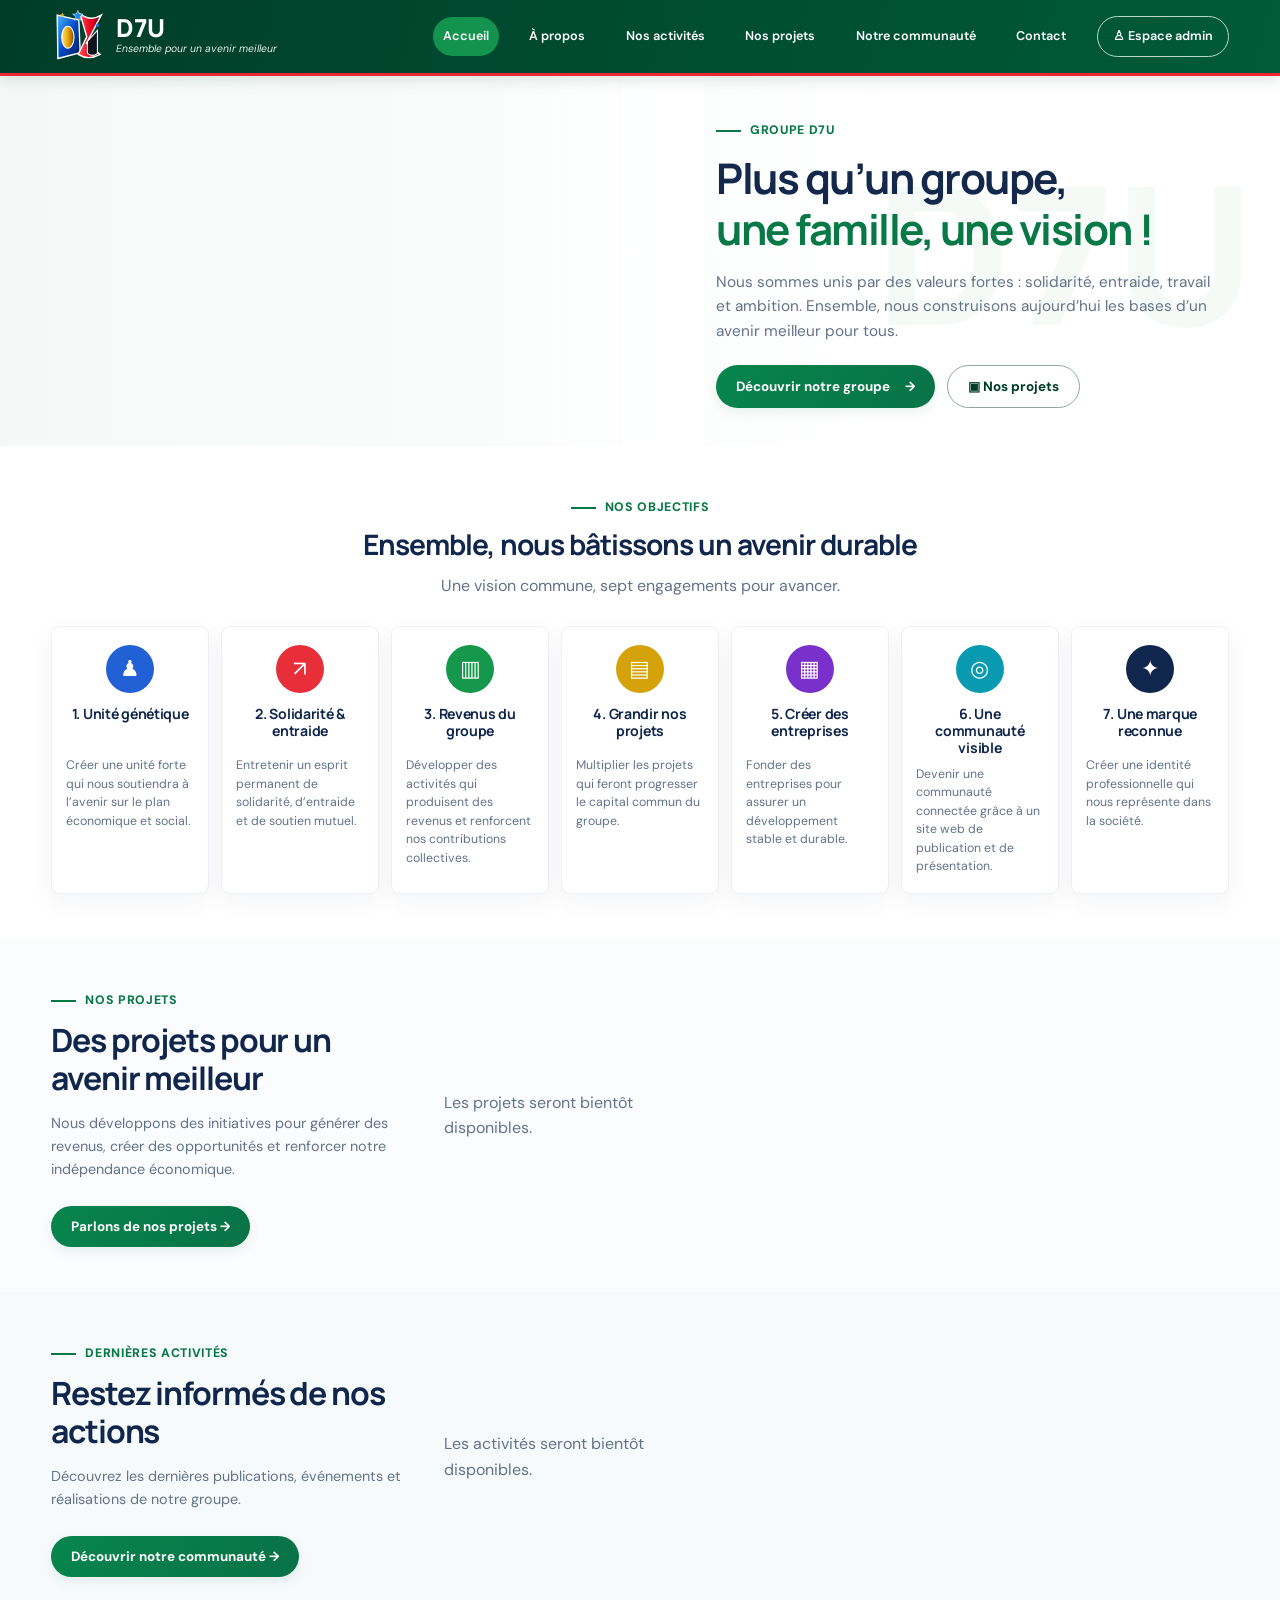
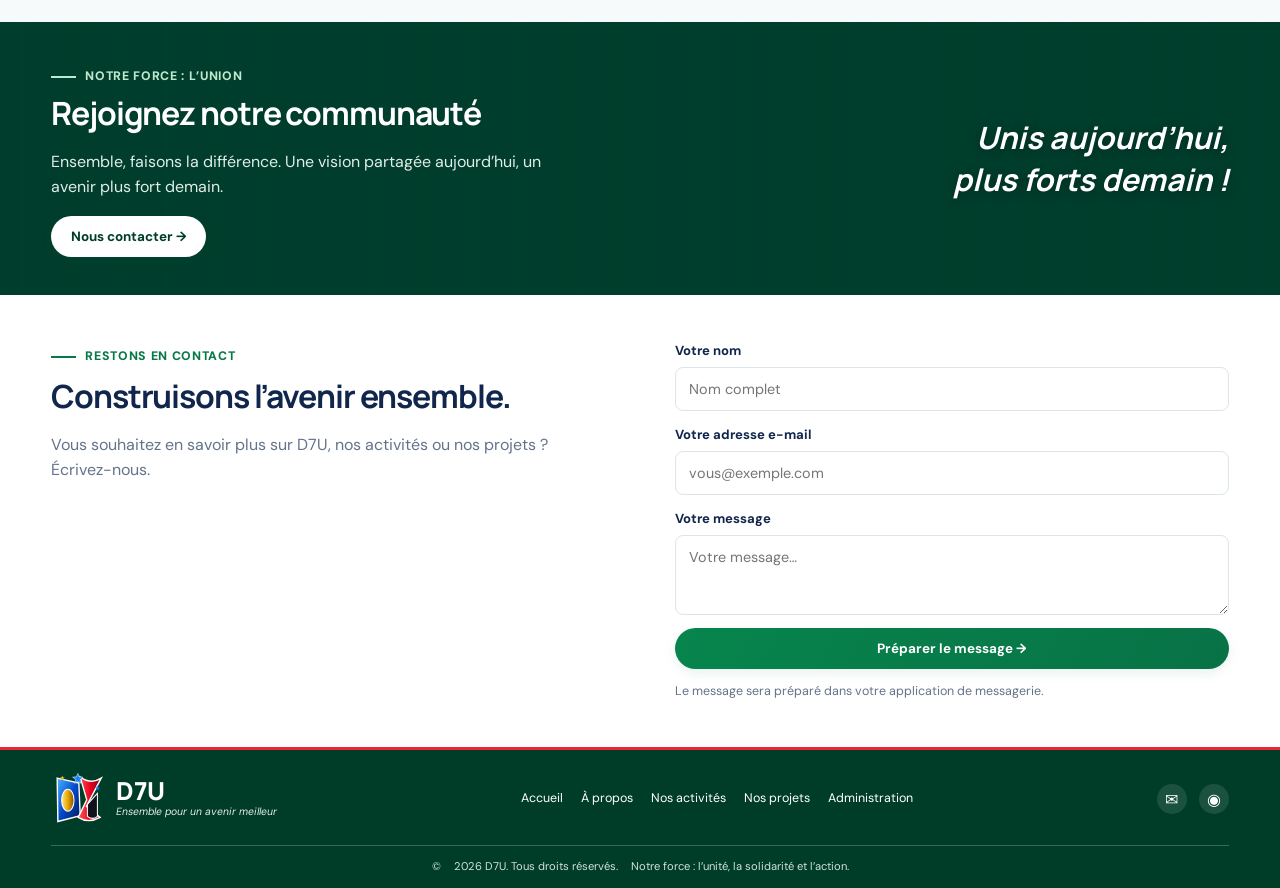
==== index.html @ 8cf104f4 "Add files via upload" ====
<!doctype html>
<html lang="fr"><head>
    <meta charset="utf-8"><meta name="viewport" content="width=device-width,initial-scale=1">
    <meta name="description" content="D7U, une communauté unie par la solidarité, l'entraide et une vision commune.">
    <title>D7U — Ensemble pour un avenir meilleur</title>
    <link rel="stylesheet" href="styles.css"></head>
<body>
<header class="header"><a class="brand" href="#accueil"><img src="logo.svg" alt="Logo D7U"><span><b>D7U</b><small>Ensemble pour un avenir meilleur</small></span></a><button class="menu-toggle" id="menuToggle" aria-label="Ouvrir le menu">☰</button><nav id="nav"><a class="active" href="#accueil">Accueil</a><a href="#apropos">À propos</a><a href="#activites">Nos activités</a><a href="#projets">Nos projets</a><a href="#communaute">Notre communauté</a><a href="#contact">Contact</a><a class="admin-link" href="admin.html">♙ Espace admin</a></nav></header>
<main>
<section class="hero" id="accueil"><div class="hero-photo" aria-label="Membres d'une communauté réunis"></div><div class="hero-copy"><span class="eyebrow">GROUPE D7U</span><h1>Plus qu’un groupe,<br><em>une famille, une vision&nbsp;!</em></h1><p>Nous sommes unis par des valeurs fortes : solidarité, entraide, travail et ambition. Ensemble, nous construisons aujourd’hui les bases d’un avenir meilleur pour tous.</p><div class="hero-actions"><a class="btn" href="#apropos">Découvrir notre groupe <span>→</span></a><a class="btn btn-outline" href="#projets">▣ Nos projets</a></div></div><div class="hero-watermark">D7U</div></section>
<section class="objectives section" id="apropos"><div class="section-title"><span class="eyebrow">NOS OBJECTIFS</span><h2>Ensemble, nous bâtissons un avenir durable</h2><p>Une vision commune, sept engagements pour avancer.</p></div><div class="objective-grid">
<article class="objective"><i class="bubble blue">♟</i><h3>1. Unité génétique</h3><p>Créer une unité forte qui nous soutiendra à l’avenir sur le plan économique et social.</p></article>
<article class="objective"><i class="bubble red">↗</i><h3>2. Solidarité & entraide</h3><p>Entretenir un esprit permanent de solidarité, d’entraide et de soutien mutuel.</p></article>
<article class="objective"><i class="bubble green">▥</i><h3>3. Revenus du groupe</h3><p>Développer des activités qui produisent des revenus et renforcent nos contributions collectives.</p></article>
<article class="objective"><i class="bubble gold">▤</i><h3>4. Grandir nos projets</h3><p>Multiplier les projets qui feront progresser le capital commun du groupe.</p></article>
<article class="objective"><i class="bubble purple">▦</i><h3>5. Créer des entreprises</h3><p>Fonder des entreprises pour assurer un développement stable et durable.</p></article>
<article class="objective"><i class="bubble cyan">◎</i><h3>6. Une communauté visible</h3><p>Devenir une communauté connectée grâce à un site web de publication et de présentation.</p></article>
<article class="objective"><i class="bubble navy">✦</i><h3>7. Une marque reconnue</h3><p>Créer une identité professionnelle qui nous représente dans la société.</p></article></div></section>
<section class="projects section" id="projets"><div class="split-heading"><div><span class="eyebrow">NOS PROJETS</span><h2>Des projets pour un avenir meilleur</h2><p>Nous développons des initiatives pour générer des revenus, créer des opportunités et renforcer notre indépendance économique.</p><a class="btn" href="#contact">Parlons de nos projets →</a></div><div class="project-grid" id="projectGrid"><div class="loading">Chargement des projets…</div></div></div></section>
<section class="activities section" id="activites"><div class="split-heading"><div><span class="eyebrow">DERNIÈRES ACTIVITÉS</span><h2>Restez informés de nos actions</h2><p>Découvrez les dernières publications, événements et réalisations de notre groupe.</p><a class="btn" href="#communaute">Découvrir notre communauté →</a></div><div class="activity-grid" id="activityGrid"><div class="loading">Chargement des activités…</div></div></div></section>
<section class="community" id="communaute"><div class="community-bg"></div><div class="community-copy"><span class="eyebrow">NOTRE FORCE : L’UNION</span><h2>Rejoignez notre communauté</h2><p>Ensemble, faisons la différence. Une vision partagée aujourd’hui, un avenir plus fort demain.</p><a class="btn btn-light" href="#contact">Nous contacter →</a></div><div class="community-motto">Unis aujourd’hui,<br>plus forts demain !</div></section>
<section class="contact section" id="contact"><div><span class="eyebrow">RESTONS EN CONTACT</span><h2>Construisons l’avenir ensemble.</h2><p>Vous souhaitez en savoir plus sur D7U, nos activités ou nos projets ? Écrivez-nous.</p></div><form id="contactForm"><label>Votre nom<input required name="name" placeholder="Nom complet"></label><label>Votre adresse e-mail<input required type="email" name="email" placeholder="vous@exemple.com"></label><label>Votre message<textarea required name="message" rows="3" placeholder="Votre message…"></textarea></label><button class="btn" type="submit">Préparer le message →</button><p class="form-note" id="contactNote">Le message sera préparé dans votre application de messagerie.</p></form></section>
</main><footer><div class="footer-top"><a class="brand" href="#accueil"><img src="logo.svg" alt=""><span><b>D7U</b><small>Ensemble pour un avenir meilleur</small></span></a><div class="footer-links"><a href="#accueil">Accueil</a><a href="#apropos">À propos</a><a href="#activites">Nos activités</a><a href="#projets">Nos projets</a><a href="/admin.html">Administration</a></div><div class="socials"><a href="#contact" aria-label="Contact">✉</a><a href="#contact" aria-label="WhatsApp">◉</a></div></div><div class="copyright">© <span id="year"></span> D7U. Tous droits réservés. <span>Notre force : l’unité, la solidarité et l’action.</span></div></footer><script src="/app.js"></script></body></html>
---- styles.css ----
@import url('https://fonts.googleapis.com/css2?family=DM+Sans:wght@400;500;600;700&family=Manrope:wght@400;500;600;700;800&display=swap');
:root{--green:#087846;--dark:#003d29;--navy:#10264c;--red:#ed2535;--gold:#e4a90c;--muted:#63738a;--line:#e7edf0;--shadow:0 8px 26px #122e4a0d}*{box-sizing:border-box}html{scroll-behavior:smooth;scroll-padding-top:85px}body{margin:0;color:var(--navy);font-family:'DM Sans',Arial,sans-serif;background:#fff;line-height:1.6}h1,h2,h3{font-family:Manrope,Arial,sans-serif;line-height:1.2;letter-spacing:-.035em}h2{font-size:clamp(1.7rem,2.5vw,2.35rem);margin:.65rem 0}p{color:var(--muted)}a{color:inherit;text-decoration:none}.header{height:76px;background:linear-gradient(105deg,#003d29,#005b39);border-bottom:3px solid var(--red);display:flex;align-items:center;justify-content:space-between;padding:0 max(4%,calc((100% - 1440px)/2));gap:22px;position:sticky;top:0;z-index:20;box-shadow:0 4px 14px #062f2420}.brand{display:flex;align-items:center;gap:10px;color:white;flex-shrink:0}.brand img{width:55px;height:55px;object-fit:contain}.brand span{display:flex;flex-direction:column}.brand b{font:800 1.55rem Manrope,sans-serif;line-height:1.05}.brand small{font-size:.65rem;font-style:italic;opacity:.9}nav{display:flex;align-items:center;gap:clamp(8px,1.6vw,24px);color:#fff;font-size:.79rem;font-weight:600}nav a{padding:9px 10px;border-radius:24px;white-space:nowrap}nav a:hover,nav a.active{background:#13934e}.admin-link{border:1px solid #b8d9c9;border-radius:28px;padding:9px 15px!important}.menu-toggle{display:none;color:white;background:transparent;border:0;font-size:1.7rem}.hero{min-height:365px;position:relative;display:grid;grid-template-columns:55% 45%;align-items:center;overflow:hidden;background:linear-gradient(90deg,#f4f9f7 0%,#fff 72%)}.hero-photo{height:100%;min-height:365px;background:linear-gradient(90deg,#ffffff00 65%,#fff 100%),url('https://images.unsplash.com/photo-1529156069898-49953e39b3ac?auto=format&fit=crop&w=1400&q=85') center/cover;animation:heroReveal 1.1s ease both}.hero-copy{padding:38px clamp(25px,5vw,85px) 38px 12px;position:relative;z-index:1;animation:copyIn .8s .15s both}.eyebrow{color:var(--green);font-weight:800;font-size:.77rem;letter-spacing:.055em;display:inline-flex;align-items:center;gap:9px}.eyebrow:before{content:"";width:25px;height:2px;background:currentColor}.hero h1{font-size:clamp(2rem,3.3vw,3.5rem);margin:12px 0;color:#14284c}.hero h1 em{font-style:normal;color:var(--green)}.hero-copy p{max-width:560px;font-size:.96rem}.hero-actions{display:flex;gap:12px;flex-wrap:wrap;margin-top:22px}.btn{border:0;display:inline-flex;align-items:center;justify-content:center;gap:15px;background:linear-gradient(120deg,#07854d,#087246);color:#fff;padding:12px 20px;border-radius:28px;font:700 .84rem 'DM Sans',sans-serif;cursor:pointer;transition:transform .2s,box-shadow .2s;box-shadow:0 4px 12px #08784618}.btn:hover{transform:translateY(-2px);box-shadow:0 8px 18px #08784630}.btn-outline{background:#fff;color:var(--dark);border:1px solid #8aa99a;box-shadow:none}.hero-watermark{position:absolute;right:2%;top:12%;font:900 12rem Manrope,sans-serif;color:#e9f3ee;opacity:.45;pointer-events:none}.section{padding:45px max(4%,calc((100% - 1440px)/2))}.section-title{text-align:center;margin-bottom:28px}.section-title h2{font-size:clamp(1.55rem,2.2vw,2rem)}.section-title>p{margin:8px}.objective-grid{display:grid;grid-template-columns:repeat(7,minmax(0,1fr));gap:12px}.objective{padding:18px 14px 17px;border:1px solid #edf1f3;border-radius:9px;box-shadow:var(--shadow);background:#fff;transition:transform .25s,box-shadow .25s}.objective:hover{transform:translateY(-5px);box-shadow:0 14px 30px #183d5014}.bubble{display:grid;place-items:center;width:48px;height:48px;border-radius:50%;color:#fff;font-size:1.35rem;font-style:normal;margin:0 auto 13px}.blue{background:#2160d5}.red{background:#e72e39}.green{background:#15974c}.gold{background:#d6a20b}.purple{background:#7a31cb}.cyan{background:#079ab0}.navy{background:#10264c}.objective h3{text-align:center;font-size:.88rem;min-height:42px;margin:0 0 8px;letter-spacing:-.02em}.objective p{font-size:.77rem;line-height:1.5;margin:0}.projects{background:#fbfcfd}.split-heading{display:grid;grid-template-columns:31% 69%;gap:28px;align-items:center}.split-heading>div:first-child p{font-size:.9rem}.split-heading>div:first-child .btn{margin-top:10px}.project-grid{display:grid;grid-template-columns:repeat(4,minmax(0,1fr));gap:14px}.project-card,.activity-card{border:1px solid #eaf0f2;border-radius:9px;overflow:hidden;background:white;box-shadow:var(--shadow);transition:transform .25s}.project-card:hover,.activity-card:hover{transform:translateY(-4px)}.project-card img{height:112px;width:100%;object-fit:cover;display:block}.project-card .card-body{padding:12px}.project-card h3,.activity-card h3{font-size:.91rem;margin:0 0 6px}.project-card p,.activity-card p{font-size:.78rem;line-height:1.5;margin:0}.tag{font-size:.68rem;font-weight:700;color:var(--green);text-transform:uppercase;letter-spacing:.04em}.activities{background:#f7fafb}.activity-grid{display:grid;grid-template-columns:repeat(3,minmax(0,1fr));gap:14px}.activity-card img{width:100%;height:120px;object-fit:cover;display:block}.activity-card .card-body{padding:12px 14px}.activity-card time{font-size:.68rem;color:var(--green);font-weight:700}.read-more{display:inline-block;font-size:.75rem;color:#1768b1;font-weight:700;margin-top:8px}.loading{padding:24px;color:var(--muted)}.community{position:relative;min-height:220px;display:flex;align-items:center;justify-content:space-between;gap:24px;padding:38px max(4%,calc((100% - 1440px)/2));overflow:hidden;background:#003e2c;color:white}.community-bg{position:absolute;inset:0;background:linear-gradient(90deg,#003d2cf2 0%,#003d2cbf 48%,#003d2c32 100%),url('https://images.unsplash.com/photo-1511632765486-a01980e01a18?auto=format&fit=crop&w=1600&q=80') center 43%/cover}.community-copy,.community-motto{position:relative;z-index:1}.community-copy{max-width:500px}.community h2{margin:.5rem 0;color:white}.community p{color:#e0eee7}.community .eyebrow{color:#bfe8ce}.btn-light{background:#fff;color:var(--dark)}.community-motto{font:italic 700 clamp(1.2rem,2.4vw,2rem) Manrope,sans-serif;text-align:right;color:white;text-shadow:0 2px 10px #002d24}.contact{display:grid;grid-template-columns:1fr 1fr;gap:70px;align-items:start;background:#fff}.contact form,.admin-panel,.editor{display:grid;gap:13px}.contact label,.admin-main label{display:grid;gap:6px;font-size:.82rem;font-weight:700}.contact input,.contact textarea,.admin-main input,.admin-main textarea{width:100%;border:1px solid #dce5e9;border-radius:8px;padding:12px 13px;font:400 .9rem 'DM Sans',sans-serif;color:var(--navy);background:white}.contact input:focus,.contact textarea:focus,.admin-main input:focus,.admin-main textarea:focus{outline:2px solid #16895130;border-color:var(--green)}.form-note{font-size:.78rem;margin:0}footer{background:#003d29;border-top:3px solid var(--red);color:white;padding:22px max(4%,calc((100% - 1440px)/2)) 12px}.footer-top{display:flex;align-items:center;justify-content:space-between;gap:20px;padding-bottom:18px}.footer-links{display:flex;gap:18px;flex-wrap:wrap;font-size:.78rem}.footer-links a:hover{color:#a6e5bc}.socials{display:flex;gap:12px}.socials a{width:30px;height:30px;display:grid;place-items:center;background:#ffffff1b;border-radius:50%}.copyright{border-top:1px solid #ffffff3a;padding-top:12px;text-align:center;font-size:.7rem;color:#d0e2d8}.copyright span{margin-left:10px}.hidden{display:none!important}
@keyframes heroReveal{from{opacity:.55;transform:scale(1.04)}to{opacity:1;transform:scale(1)}}@keyframes copyIn{from{opacity:0;transform:translateY(16px)}to{opacity:1;transform:translateY(0)}}@media(min-width:1500px){.hero{min-height:430px}.hero-photo{min-height:430px}}@media(max-width:1100px){nav{gap:3px;font-size:.72rem}nav a{padding:8px 6px}.objective-grid{grid-template-columns:repeat(4,1fr)}.split-heading{grid-template-columns:1fr;gap:22px}.project-grid{grid-template-columns:repeat(4,1fr)}}@media(max-width:760px){.header{height:68px;padding:0 18px}.brand img{width:46px;height:46px}.brand b{font-size:1.3rem}.menu-toggle{display:block}nav{display:none;position:absolute;left:0;right:0;top:65px;background:#00432d;padding:14px 18px 20px;flex-direction:column;align-items:stretch;box-shadow:0 12px 18px #001b1428}nav.open{display:flex}nav a{padding:10px 12px}.hero{grid-template-columns:1fr}.hero-photo{min-height:240px;height:240px;background-image:linear-gradient(0deg,#fff0 65%,#fff0),url('https://images.unsplash.com/photo-1529156069898-49953e39b3ac?auto=format&fit=crop&w=1000&q=80');background-position:center 42%}.hero-copy{padding:26px 22px 36px}.hero h1{font-size:2.25rem}.hero-watermark{font-size:6rem;top:3%;right:5%}.section{padding:35px 18px}.objective-grid{grid-template-columns:repeat(2,minmax(0,1fr));gap:10px}.objective{padding:15px 12px}.objective h3{min-height:0}.project-grid{grid-template-columns:repeat(2,minmax(0,1fr));gap:10px}.activity-grid{grid-template-columns:1fr}.activity-card{display:grid;grid-template-columns:36% 64%}.activity-card img{height:100%;min-height:145px}.community{padding:32px 22px;align-items:flex-start;flex-direction:column;gap:8px}.community-motto{text-align:left}.contact{grid-template-columns:1fr;gap:20px}.footer-top{align-items:flex-start;flex-direction:column}.footer-links{gap:12px}.copyright span{display:block;margin:4px 0 0}}@media(max-width:390px){.objective-grid{grid-template-columns:1fr}.project-grid{grid-template-columns:1fr}.hero-actions{align-items:stretch;flex-direction:column}.hero-actions .btn{width:100%}}@media(prefers-reduced-motion:reduce){*,*:before,*:after{animation:none!important;transition:none!important;scroll-behavior:auto!important}}
/* Animation des membres : réservée à la page d'accueil, dans le bandeau hero. */
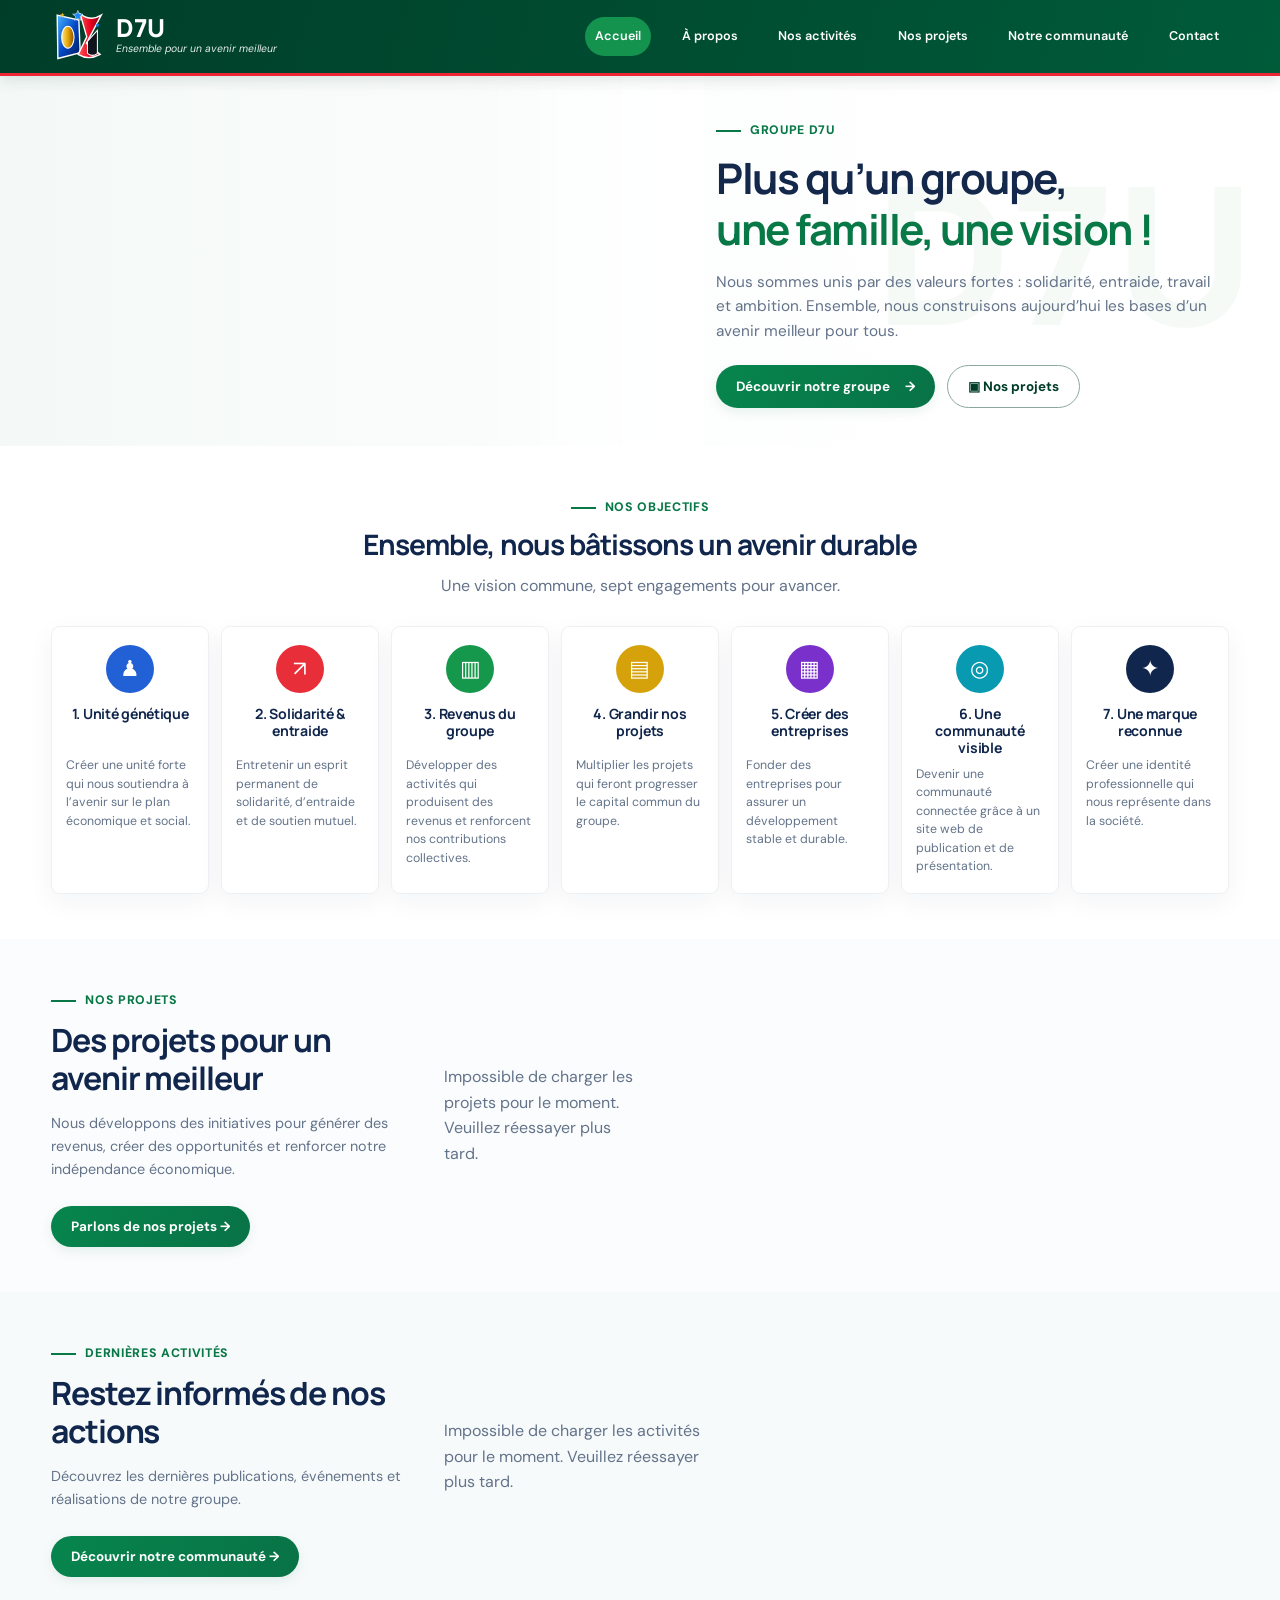
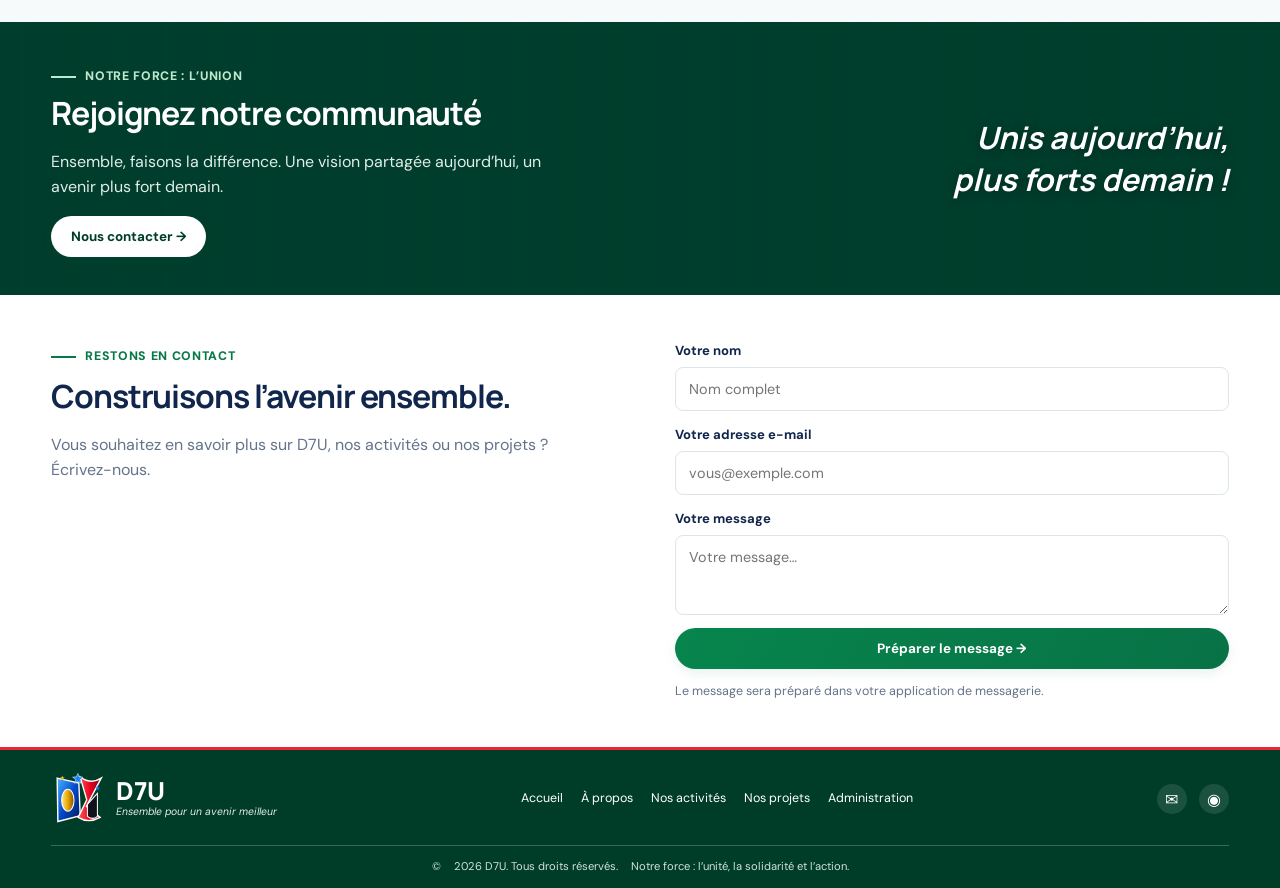
==== commit 8eb43653: "Fix header duplication in index.html" ====
--- a/index.html
+++ b/index.html
@@ -5,7 +5,7 @@
     <title>D7U — Ensemble pour un avenir meilleur</title>
     <link rel="stylesheet" href="styles.css"></head>
 <body>
-<header class="header"><a class="brand" href="#accueil"><img src="logo.svg" alt="Logo D7U"><span><b>D7U</b><small>Ensemble pour un avenir meilleur</small></span></a><button class="menu-toggle" id="menuToggle" aria-label="Ouvrir le menu">☰</button><nav id="nav"><a class="active" href="#accueil">Accueil</a><a href="#apropos">À propos</a><a href="#activites">Nos activités</a><a href="#projets">Nos projets</a><a href="#communaute">Notre communauté</a><a href="#contact">Contact</a><a class="admin-link" href="admin.html">♙ Espace admin</a></nav></header>
+<header class="header"><a class="brand" href="#accueil"><img src="logo.svg" alt="Logo D7U"><span><b>D7U</b><small>Ensemble pour un avenir meilleur</small></span></a><button class="menu-toggle" id="menuToggle" aria-label="Ouvrir le menu">☰</button><nav id="nav"><a class="active" href="#accueil">Accueil</a><a href="#apropos">À propos</a><a href="#activites">Nos activités</a><a href="#projets">Nos projets</a><a href="#communaute">Notre communauté</a><a href="#contact">Contact</a></header>
 <main>
 <section class="hero" id="accueil"><div class="hero-photo" aria-label="Membres d'une communauté réunis"></div><div class="hero-copy"><span class="eyebrow">GROUPE D7U</span><h1>Plus qu’un groupe,<br><em>une famille, une vision&nbsp;!</em></h1><p>Nous sommes unis par des valeurs fortes : solidarité, entraide, travail et ambition. Ensemble, nous construisons aujourd’hui les bases d’un avenir meilleur pour tous.</p><div class="hero-actions"><a class="btn" href="#apropos">Découvrir notre groupe <span>→</span></a><a class="btn btn-outline" href="#projets">▣ Nos projets</a></div></div><div class="hero-watermark">D7U</div></section>
 <section class="objectives section" id="apropos"><div class="section-title"><span class="eyebrow">NOS OBJECTIFS</span><h2>Ensemble, nous bâtissons un avenir durable</h2><p>Une vision commune, sept engagements pour avancer.</p></div><div class="objective-grid">
@@ -20,4 +20,4 @@
 <section class="activities section" id="activites"><div class="split-heading"><div><span class="eyebrow">DERNIÈRES ACTIVITÉS</span><h2>Restez informés de nos actions</h2><p>Découvrez les dernières publications, événements et réalisations de notre groupe.</p><a class="btn" href="#communaute">Découvrir notre communauté →</a></div><div class="activity-grid" id="activityGrid"><div class="loading">Chargement des activités…</div></div></div></section>
 <section class="community" id="communaute"><div class="community-bg"></div><div class="community-copy"><span class="eyebrow">NOTRE FORCE : L’UNION</span><h2>Rejoignez notre communauté</h2><p>Ensemble, faisons la différence. Une vision partagée aujourd’hui, un avenir plus fort demain.</p><a class="btn btn-light" href="#contact">Nous contacter →</a></div><div class="community-motto">Unis aujourd’hui,<br>plus forts demain !</div></section>
 <section class="contact section" id="contact"><div><span class="eyebrow">RESTONS EN CONTACT</span><h2>Construisons l’avenir ensemble.</h2><p>Vous souhaitez en savoir plus sur D7U, nos activités ou nos projets ? Écrivez-nous.</p></div><form id="contactForm"><label>Votre nom<input required name="name" placeholder="Nom complet"></label><label>Votre adresse e-mail<input required type="email" name="email" placeholder="vous@exemple.com"></label><label>Votre message<textarea required name="message" rows="3" placeholder="Votre message…"></textarea></label><button class="btn" type="submit">Préparer le message →</button><p class="form-note" id="contactNote">Le message sera préparé dans votre application de messagerie.</p></form></section>
-</main><footer><div class="footer-top"><a class="brand" href="#accueil"><img src="logo.svg" alt=""><span><b>D7U</b><small>Ensemble pour un avenir meilleur</small></span></a><div class="footer-links"><a href="#accueil">Accueil</a><a href="#apropos">À propos</a><a href="#activites">Nos activités</a><a href="#projets">Nos projets</a><a href="/admin.html">Administration</a></div><div class="socials"><a href="#contact" aria-label="Contact">✉</a><a href="#contact" aria-label="WhatsApp">◉</a></div></div><div class="copyright">© <span id="year"></span> D7U. Tous droits réservés. <span>Notre force : l’unité, la solidarité et l’action.</span></div></footer><script src="/app.js"></script></body></html>+</main><footer><div class="footer-top"><a class="brand" href="#accueil"><img src="logo.svg" alt=""><span><b>D7U</b><small>Ensemble pour un avenir meilleur</small></span></a><div class="footer-links"><a href="#accueil">Accueil</a><a href="#apropos">À propos</a><a href="#activites">Nos activités</a><a href="#projets">Nos projets</a><a href="/admin.html">Administration</a></div><div class="socials"><a href="#contact" aria-label="Contact">✉</a><a href="#contact" aria-label="WhatsApp">◉</a></div></div><div class="copyright">© <span id="year"></span> D7U. Tous droits réservés. <span>Notre force : l’unité, la solidarité et l’action.</span></div></footer><script src="/app.js"></script></body></html>
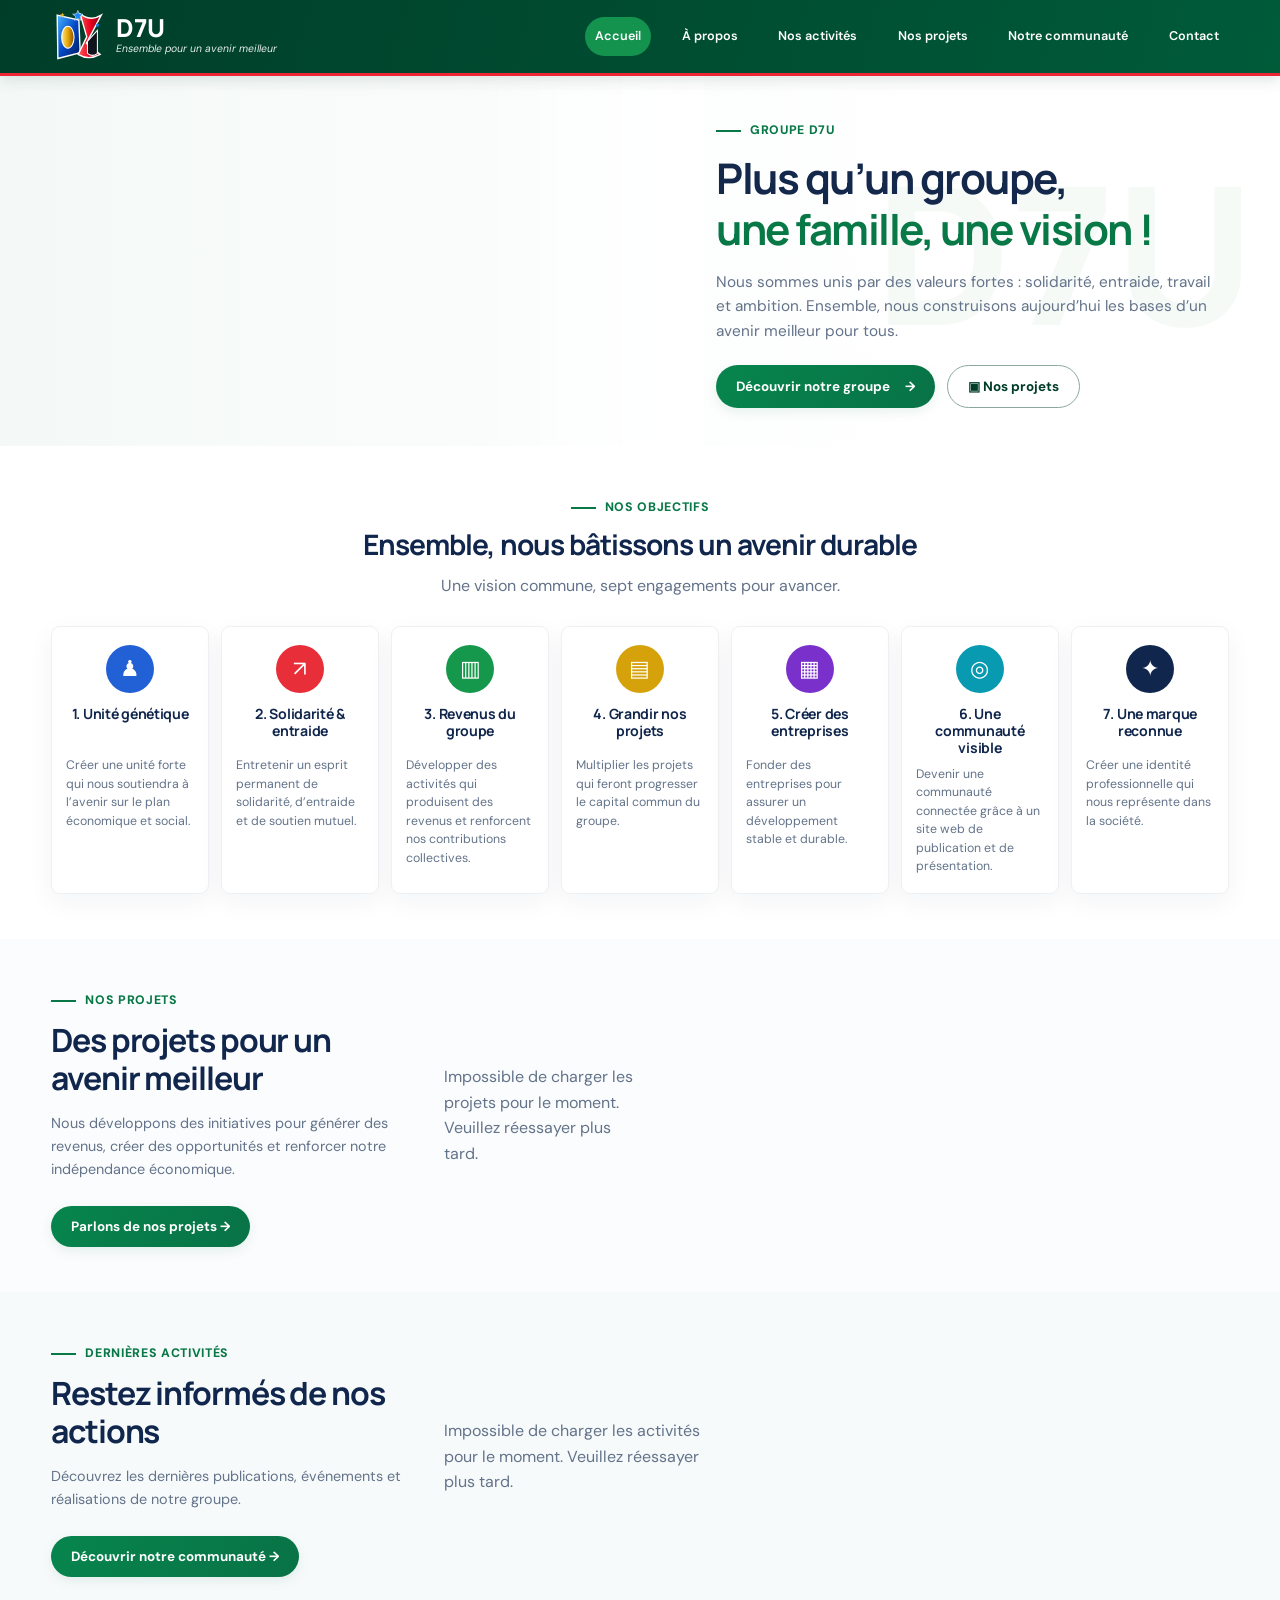
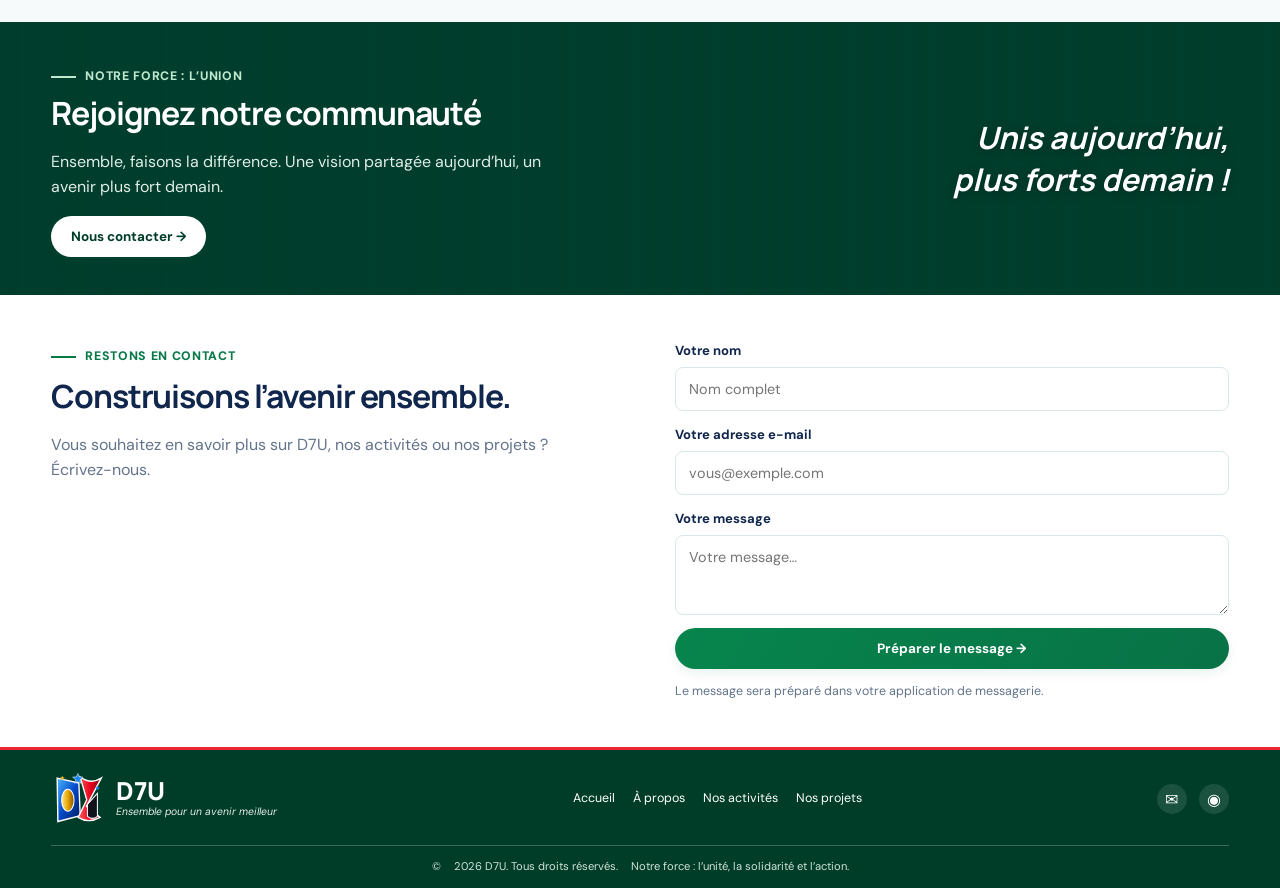
==== commit 50d2046b: "Correct footer structure and closing tags in index.html Fixed footer structure and ensured proper cl" ====
--- a/index.html
+++ b/index.html
@@ -20,4 +20,4 @@
 <section class="activities section" id="activites"><div class="split-heading"><div><span class="eyebrow">DERNIÈRES ACTIVITÉS</span><h2>Restez informés de nos actions</h2><p>Découvrez les dernières publications, événements et réalisations de notre groupe.</p><a class="btn" href="#communaute">Découvrir notre communauté →</a></div><div class="activity-grid" id="activityGrid"><div class="loading">Chargement des activités…</div></div></div></section>
 <section class="community" id="communaute"><div class="community-bg"></div><div class="community-copy"><span class="eyebrow">NOTRE FORCE : L’UNION</span><h2>Rejoignez notre communauté</h2><p>Ensemble, faisons la différence. Une vision partagée aujourd’hui, un avenir plus fort demain.</p><a class="btn btn-light" href="#contact">Nous contacter →</a></div><div class="community-motto">Unis aujourd’hui,<br>plus forts demain !</div></section>
 <section class="contact section" id="contact"><div><span class="eyebrow">RESTONS EN CONTACT</span><h2>Construisons l’avenir ensemble.</h2><p>Vous souhaitez en savoir plus sur D7U, nos activités ou nos projets ? Écrivez-nous.</p></div><form id="contactForm"><label>Votre nom<input required name="name" placeholder="Nom complet"></label><label>Votre adresse e-mail<input required type="email" name="email" placeholder="vous@exemple.com"></label><label>Votre message<textarea required name="message" rows="3" placeholder="Votre message…"></textarea></label><button class="btn" type="submit">Préparer le message →</button><p class="form-note" id="contactNote">Le message sera préparé dans votre application de messagerie.</p></form></section>
-</main><footer><div class="footer-top"><a class="brand" href="#accueil"><img src="logo.svg" alt=""><span><b>D7U</b><small>Ensemble pour un avenir meilleur</small></span></a><div class="footer-links"><a href="#accueil">Accueil</a><a href="#apropos">À propos</a><a href="#activites">Nos activités</a><a href="#projets">Nos projets</a><a href="/admin.html">Administration</a></div><div class="socials"><a href="#contact" aria-label="Contact">✉</a><a href="#contact" aria-label="WhatsApp">◉</a></div></div><div class="copyright">© <span id="year"></span> D7U. Tous droits réservés. <span>Notre force : l’unité, la solidarité et l’action.</span></div></footer><script src="/app.js"></script></body></html>
+</main><footer><div class="footer-top"><a class="brand" href="#accueil"><img src="logo.svg" alt=""><span><b>D7U</b><small>Ensemble pour un avenir meilleur</small></span></a><div class="footer-links"><a href="#accueil">Accueil</a><a href="#apropos">À propos</a><a href="#activites">Nos activités</a><a href="#projets">Nos projets</a></div><div class="socials"><a href="#contact" aria-label="Contact">✉</a><a href="#contact" aria-label="WhatsApp">◉</a></div></div><div class="copyright">© <span id="year"></span> D7U. Tous droits réservés. <span>Notre force : l’unité, la solidarité et l’action.</span></div></footer><script src="/app.js"></script></body></html>
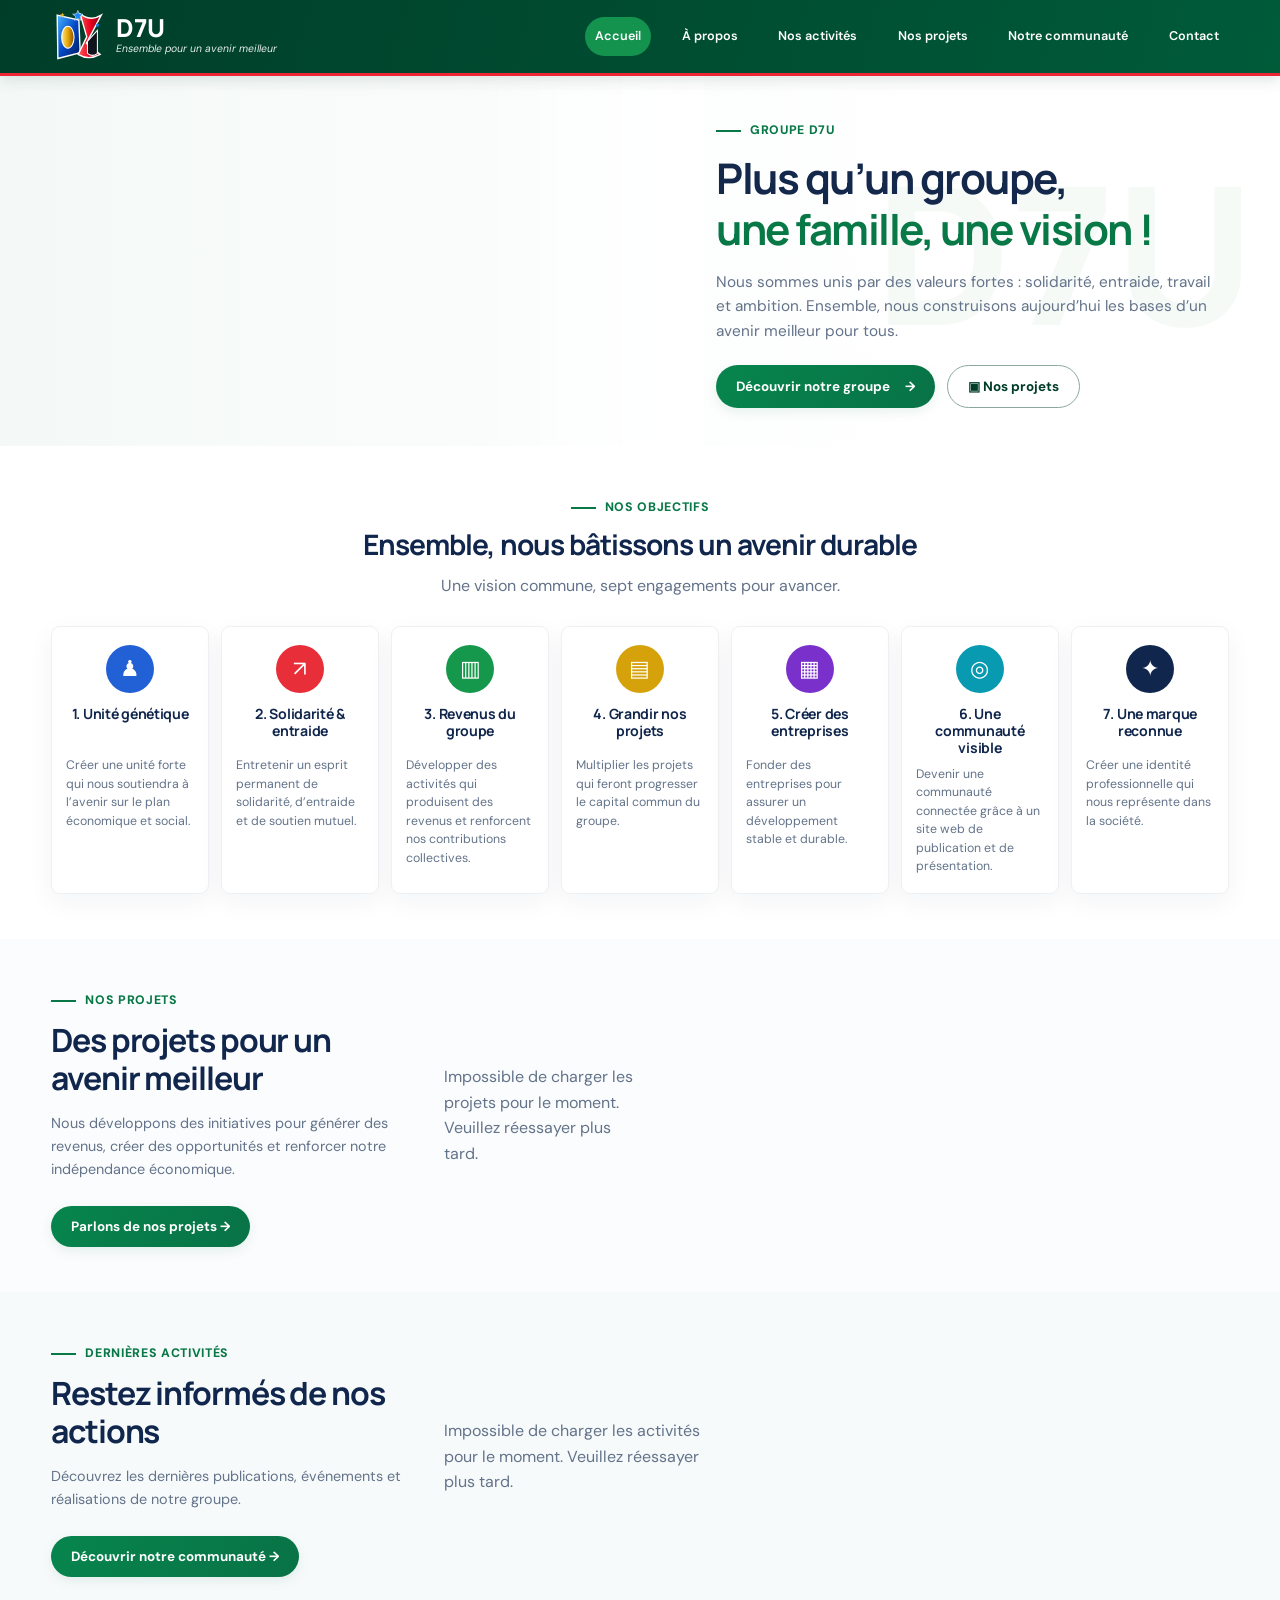
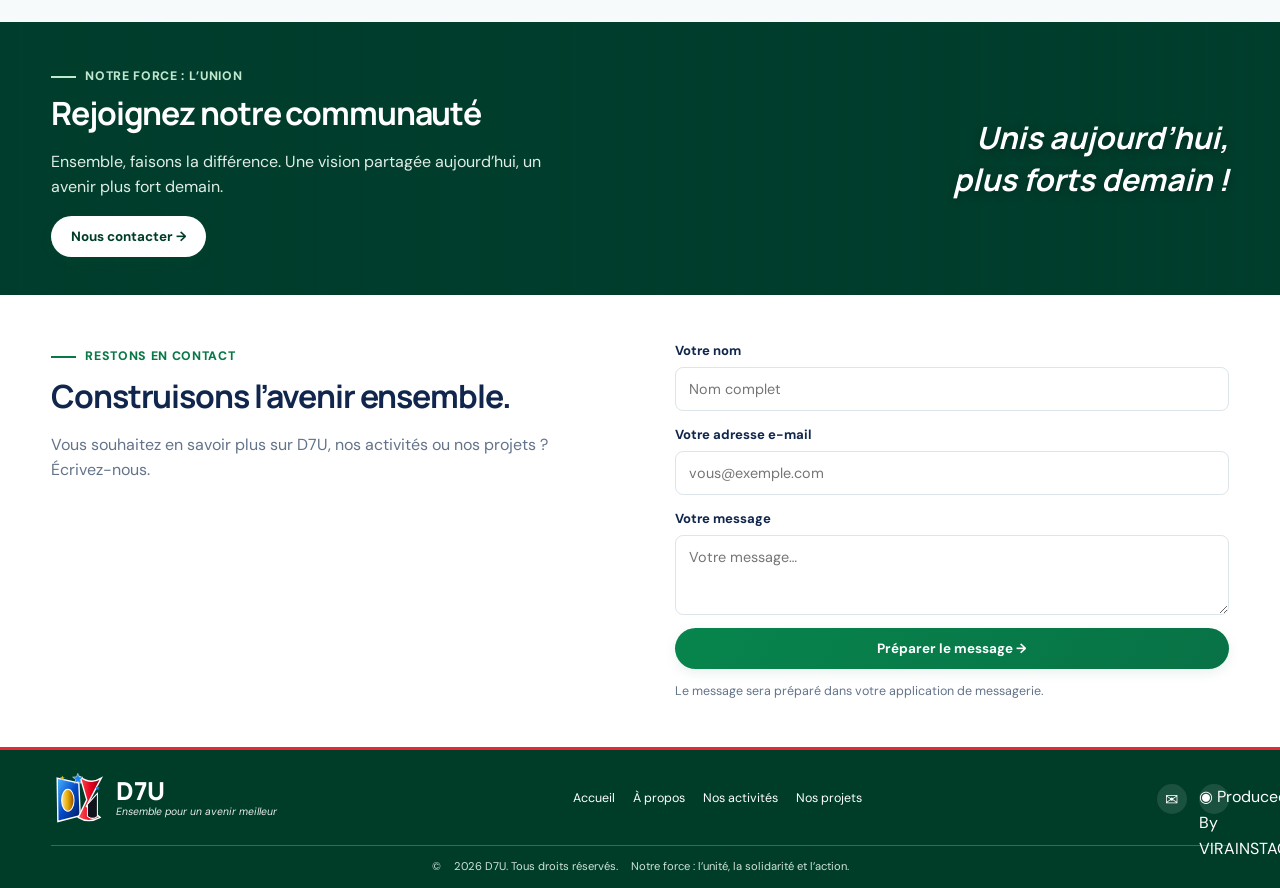
==== commit 95e2e77d: "Fix footer section and update copyright notice" ====
--- a/index.html
+++ b/index.html
@@ -20,4 +20,4 @@
 <section class="activities section" id="activites"><div class="split-heading"><div><span class="eyebrow">DERNIÈRES ACTIVITÉS</span><h2>Restez informés de nos actions</h2><p>Découvrez les dernières publications, événements et réalisations de notre groupe.</p><a class="btn" href="#communaute">Découvrir notre communauté →</a></div><div class="activity-grid" id="activityGrid"><div class="loading">Chargement des activités…</div></div></div></section>
 <section class="community" id="communaute"><div class="community-bg"></div><div class="community-copy"><span class="eyebrow">NOTRE FORCE : L’UNION</span><h2>Rejoignez notre communauté</h2><p>Ensemble, faisons la différence. Une vision partagée aujourd’hui, un avenir plus fort demain.</p><a class="btn btn-light" href="#contact">Nous contacter →</a></div><div class="community-motto">Unis aujourd’hui,<br>plus forts demain !</div></section>
 <section class="contact section" id="contact"><div><span class="eyebrow">RESTONS EN CONTACT</span><h2>Construisons l’avenir ensemble.</h2><p>Vous souhaitez en savoir plus sur D7U, nos activités ou nos projets ? Écrivez-nous.</p></div><form id="contactForm"><label>Votre nom<input required name="name" placeholder="Nom complet"></label><label>Votre adresse e-mail<input required type="email" name="email" placeholder="vous@exemple.com"></label><label>Votre message<textarea required name="message" rows="3" placeholder="Votre message…"></textarea></label><button class="btn" type="submit">Préparer le message →</button><p class="form-note" id="contactNote">Le message sera préparé dans votre application de messagerie.</p></form></section>
-</main><footer><div class="footer-top"><a class="brand" href="#accueil"><img src="logo.svg" alt=""><span><b>D7U</b><small>Ensemble pour un avenir meilleur</small></span></a><div class="footer-links"><a href="#accueil">Accueil</a><a href="#apropos">À propos</a><a href="#activites">Nos activités</a><a href="#projets">Nos projets</a></div><div class="socials"><a href="#contact" aria-label="Contact">✉</a><a href="#contact" aria-label="WhatsApp">◉</a></div></div><div class="copyright">© <span id="year"></span> D7U. Tous droits réservés. <span>Notre force : l’unité, la solidarité et l’action.</span></div></footer><script src="/app.js"></script></body></html>
+</main><footer><div class="footer-top"><a class="brand" href="#accueil"><img src="logo.svg" alt=""><span><b>D7U</b><small>Ensemble pour un avenir meilleur</small></span></a><div class="footer-links"><a href="#accueil">Accueil</a><a href="#apropos">À propos</a><a href="#activites">Nos activités</a><a href="#projets">Nos projets</a></div><div class="socials"><a href="#contact" aria-label="Contact">✉</a><a href="#contact" aria-label="WhatsApp">◉ Produced By VIRAINSTACK </a></div></div><div class="copyright">© <span id="year"></span> D7U. Tous droits réservés. <span>Notre force : l’unité, la solidarité et l’action.</span></div></footer><script src="/app.js"></script></body></html>
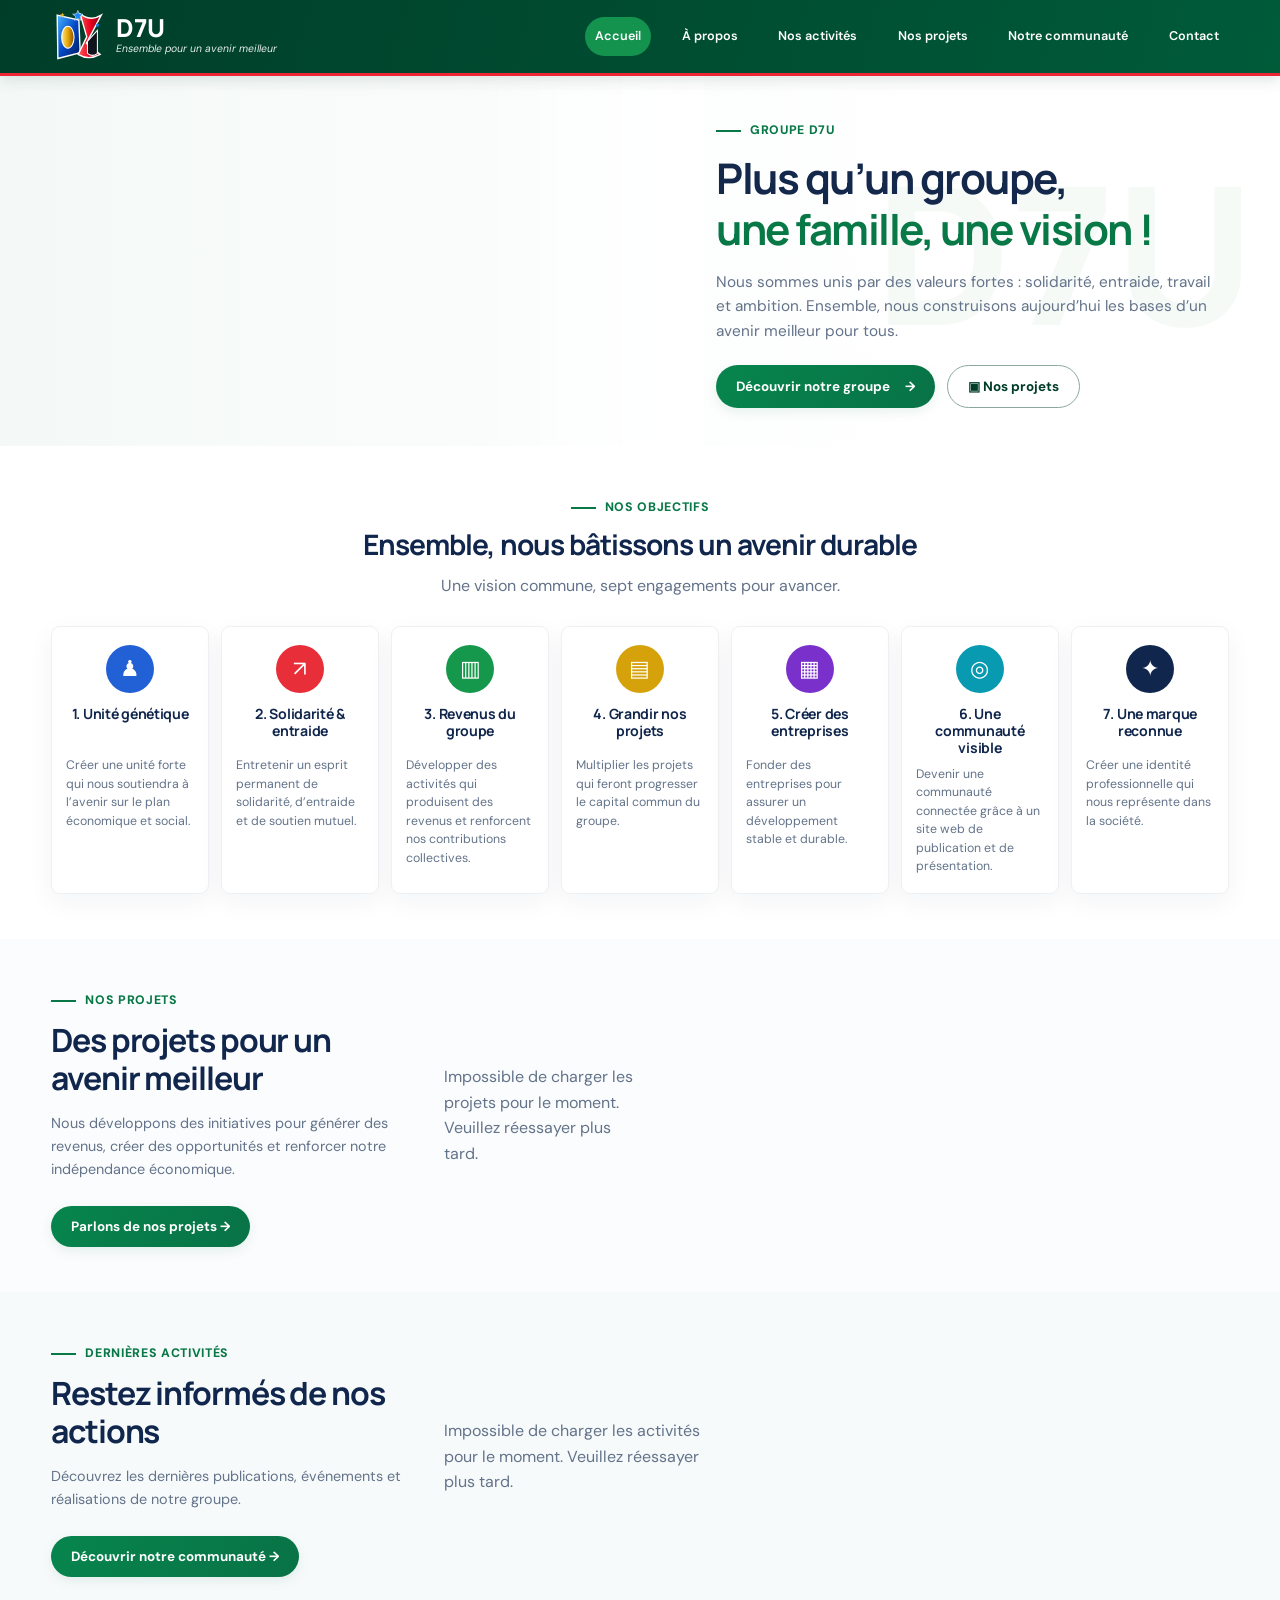
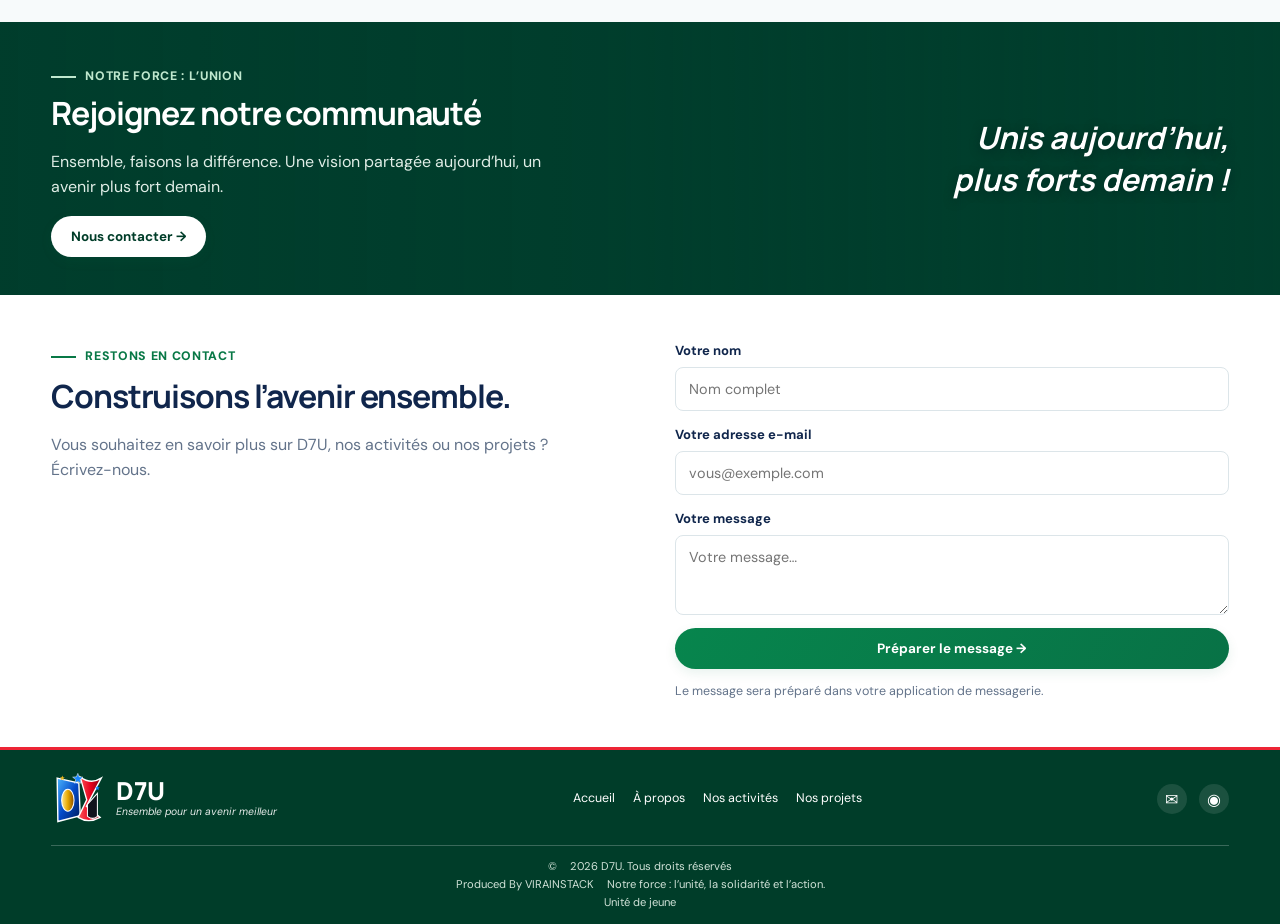
==== commit adf8557f: "Revise footer content and structure in index.html Updated footer section with new copyright and bran" ====
--- a/index.html
+++ b/index.html
@@ -20,4 +20,4 @@
 <section class="activities section" id="activites"><div class="split-heading"><div><span class="eyebrow">DERNIÈRES ACTIVITÉS</span><h2>Restez informés de nos actions</h2><p>Découvrez les dernières publications, événements et réalisations de notre groupe.</p><a class="btn" href="#communaute">Découvrir notre communauté →</a></div><div class="activity-grid" id="activityGrid"><div class="loading">Chargement des activités…</div></div></div></section>
 <section class="community" id="communaute"><div class="community-bg"></div><div class="community-copy"><span class="eyebrow">NOTRE FORCE : L’UNION</span><h2>Rejoignez notre communauté</h2><p>Ensemble, faisons la différence. Une vision partagée aujourd’hui, un avenir plus fort demain.</p><a class="btn btn-light" href="#contact">Nous contacter →</a></div><div class="community-motto">Unis aujourd’hui,<br>plus forts demain !</div></section>
 <section class="contact section" id="contact"><div><span class="eyebrow">RESTONS EN CONTACT</span><h2>Construisons l’avenir ensemble.</h2><p>Vous souhaitez en savoir plus sur D7U, nos activités ou nos projets ? Écrivez-nous.</p></div><form id="contactForm"><label>Votre nom<input required name="name" placeholder="Nom complet"></label><label>Votre adresse e-mail<input required type="email" name="email" placeholder="vous@exemple.com"></label><label>Votre message<textarea required name="message" rows="3" placeholder="Votre message…"></textarea></label><button class="btn" type="submit">Préparer le message →</button><p class="form-note" id="contactNote">Le message sera préparé dans votre application de messagerie.</p></form></section>
-</main><footer><div class="footer-top"><a class="brand" href="#accueil"><img src="logo.svg" alt=""><span><b>D7U</b><small>Ensemble pour un avenir meilleur</small></span></a><div class="footer-links"><a href="#accueil">Accueil</a><a href="#apropos">À propos</a><a href="#activites">Nos activités</a><a href="#projets">Nos projets</a></div><div class="socials"><a href="#contact" aria-label="Contact">✉</a><a href="#contact" aria-label="WhatsApp">◉ Produced By VIRAINSTACK </a></div></div><div class="copyright">© <span id="year"></span> D7U. Tous droits réservés. <span>Notre force : l’unité, la solidarité et l’action.</span></div></footer><script src="/app.js"></script></body></html>
+</main><footer><div class="footer-top"><a class="brand" href="#accueil"><img src="logo.svg" alt=""><span><b>D7U</b><small>Ensemble pour un avenir meilleur</small></span></a><div class="footer-links"><a href="#accueil">Accueil</a><a href="#apropos">À propos</a><a href="#activites">Nos activités</a><a href="#projets">Nos projets</a></div><div class="socials"><a href="#contact" aria-label="Contact">✉</a><a href="#contact" aria-label="WhatsApp">◉</a></div></div><div class="copyright">© <span id="year"></span> D7U. Tous droits réservés <br>Produced By VIRAINSTACK <span>Notre force : l’unité, la solidarité et l’action.<br>Unité de jeune</span></div></footer><script src="/app.js"></script></body></html>
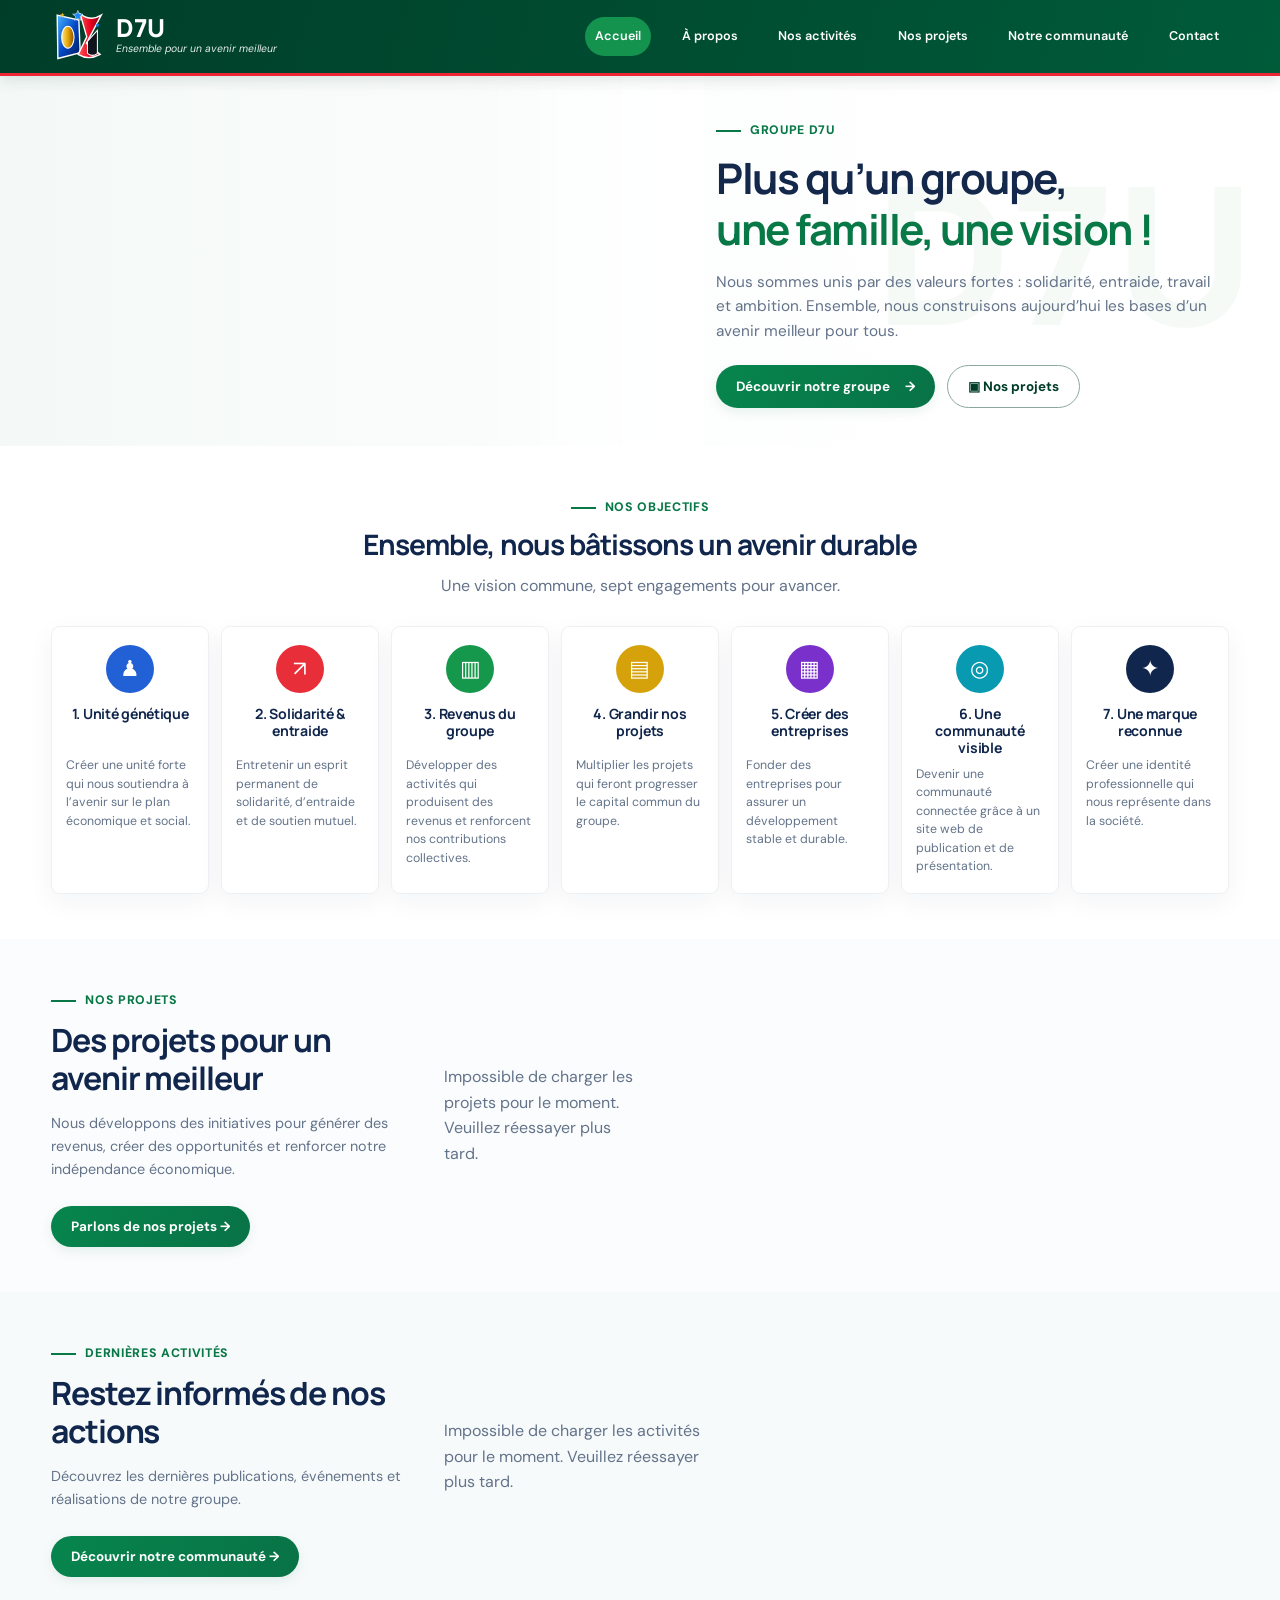
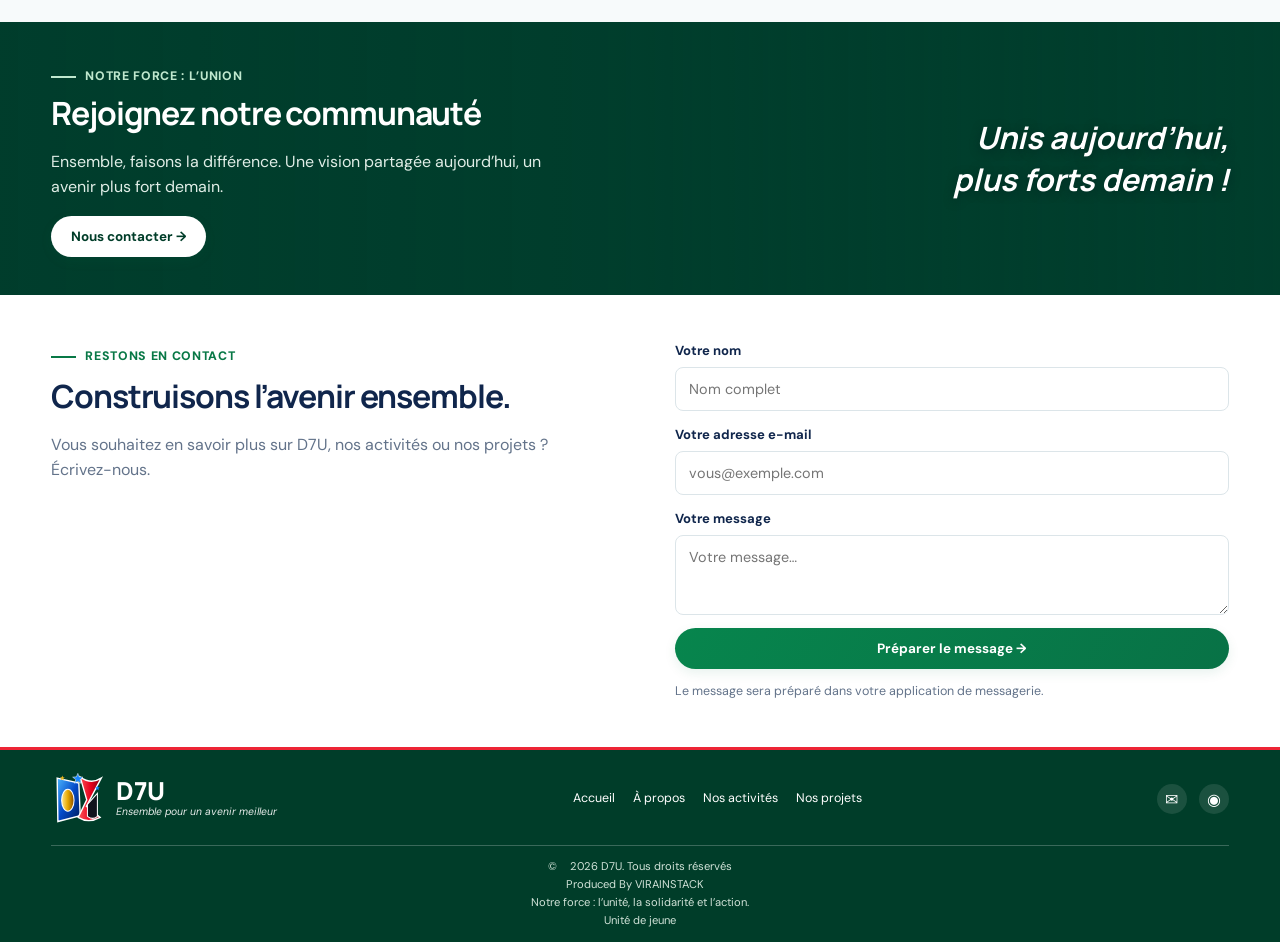
==== commit 77939377: "Fix footer structure and ensure proper closing tags" ====
--- a/index.html
+++ b/index.html
@@ -20,4 +20,4 @@
 <section class="activities section" id="activites"><div class="split-heading"><div><span class="eyebrow">DERNIÈRES ACTIVITÉS</span><h2>Restez informés de nos actions</h2><p>Découvrez les dernières publications, événements et réalisations de notre groupe.</p><a class="btn" href="#communaute">Découvrir notre communauté →</a></div><div class="activity-grid" id="activityGrid"><div class="loading">Chargement des activités…</div></div></div></section>
 <section class="community" id="communaute"><div class="community-bg"></div><div class="community-copy"><span class="eyebrow">NOTRE FORCE : L’UNION</span><h2>Rejoignez notre communauté</h2><p>Ensemble, faisons la différence. Une vision partagée aujourd’hui, un avenir plus fort demain.</p><a class="btn btn-light" href="#contact">Nous contacter →</a></div><div class="community-motto">Unis aujourd’hui,<br>plus forts demain !</div></section>
 <section class="contact section" id="contact"><div><span class="eyebrow">RESTONS EN CONTACT</span><h2>Construisons l’avenir ensemble.</h2><p>Vous souhaitez en savoir plus sur D7U, nos activités ou nos projets ? Écrivez-nous.</p></div><form id="contactForm"><label>Votre nom<input required name="name" placeholder="Nom complet"></label><label>Votre adresse e-mail<input required type="email" name="email" placeholder="vous@exemple.com"></label><label>Votre message<textarea required name="message" rows="3" placeholder="Votre message…"></textarea></label><button class="btn" type="submit">Préparer le message →</button><p class="form-note" id="contactNote">Le message sera préparé dans votre application de messagerie.</p></form></section>
-</main><footer><div class="footer-top"><a class="brand" href="#accueil"><img src="logo.svg" alt=""><span><b>D7U</b><small>Ensemble pour un avenir meilleur</small></span></a><div class="footer-links"><a href="#accueil">Accueil</a><a href="#apropos">À propos</a><a href="#activites">Nos activités</a><a href="#projets">Nos projets</a></div><div class="socials"><a href="#contact" aria-label="Contact">✉</a><a href="#contact" aria-label="WhatsApp">◉</a></div></div><div class="copyright">© <span id="year"></span> D7U. Tous droits réservés <br>Produced By VIRAINSTACK <span>Notre force : l’unité, la solidarité et l’action.<br>Unité de jeune</span></div></footer><script src="/app.js"></script></body></html>
+</main><footer><div class="footer-top"><a class="brand" href="#accueil"><img src="logo.svg" alt=""><span><b>D7U</b><small>Ensemble pour un avenir meilleur</small></span></a><div class="footer-links"><a href="#accueil">Accueil</a><a href="#apropos">À propos</a><a href="#activites">Nos activités</a><a href="#projets">Nos projets</a></div><div class="socials"><a href="#contact" aria-label="Contact">✉</a><a href="#contact" aria-label="WhatsApp">◉</a></div></div><div class="copyright">© <span id="year"></span> D7U. Tous droits réservés <br>Produced By VIRAINSTACK <span><br>Notre force : l’unité, la solidarité et l’action.<br>Unité de jeune</span></div></footer><script src="/app.js"></script></body></html>
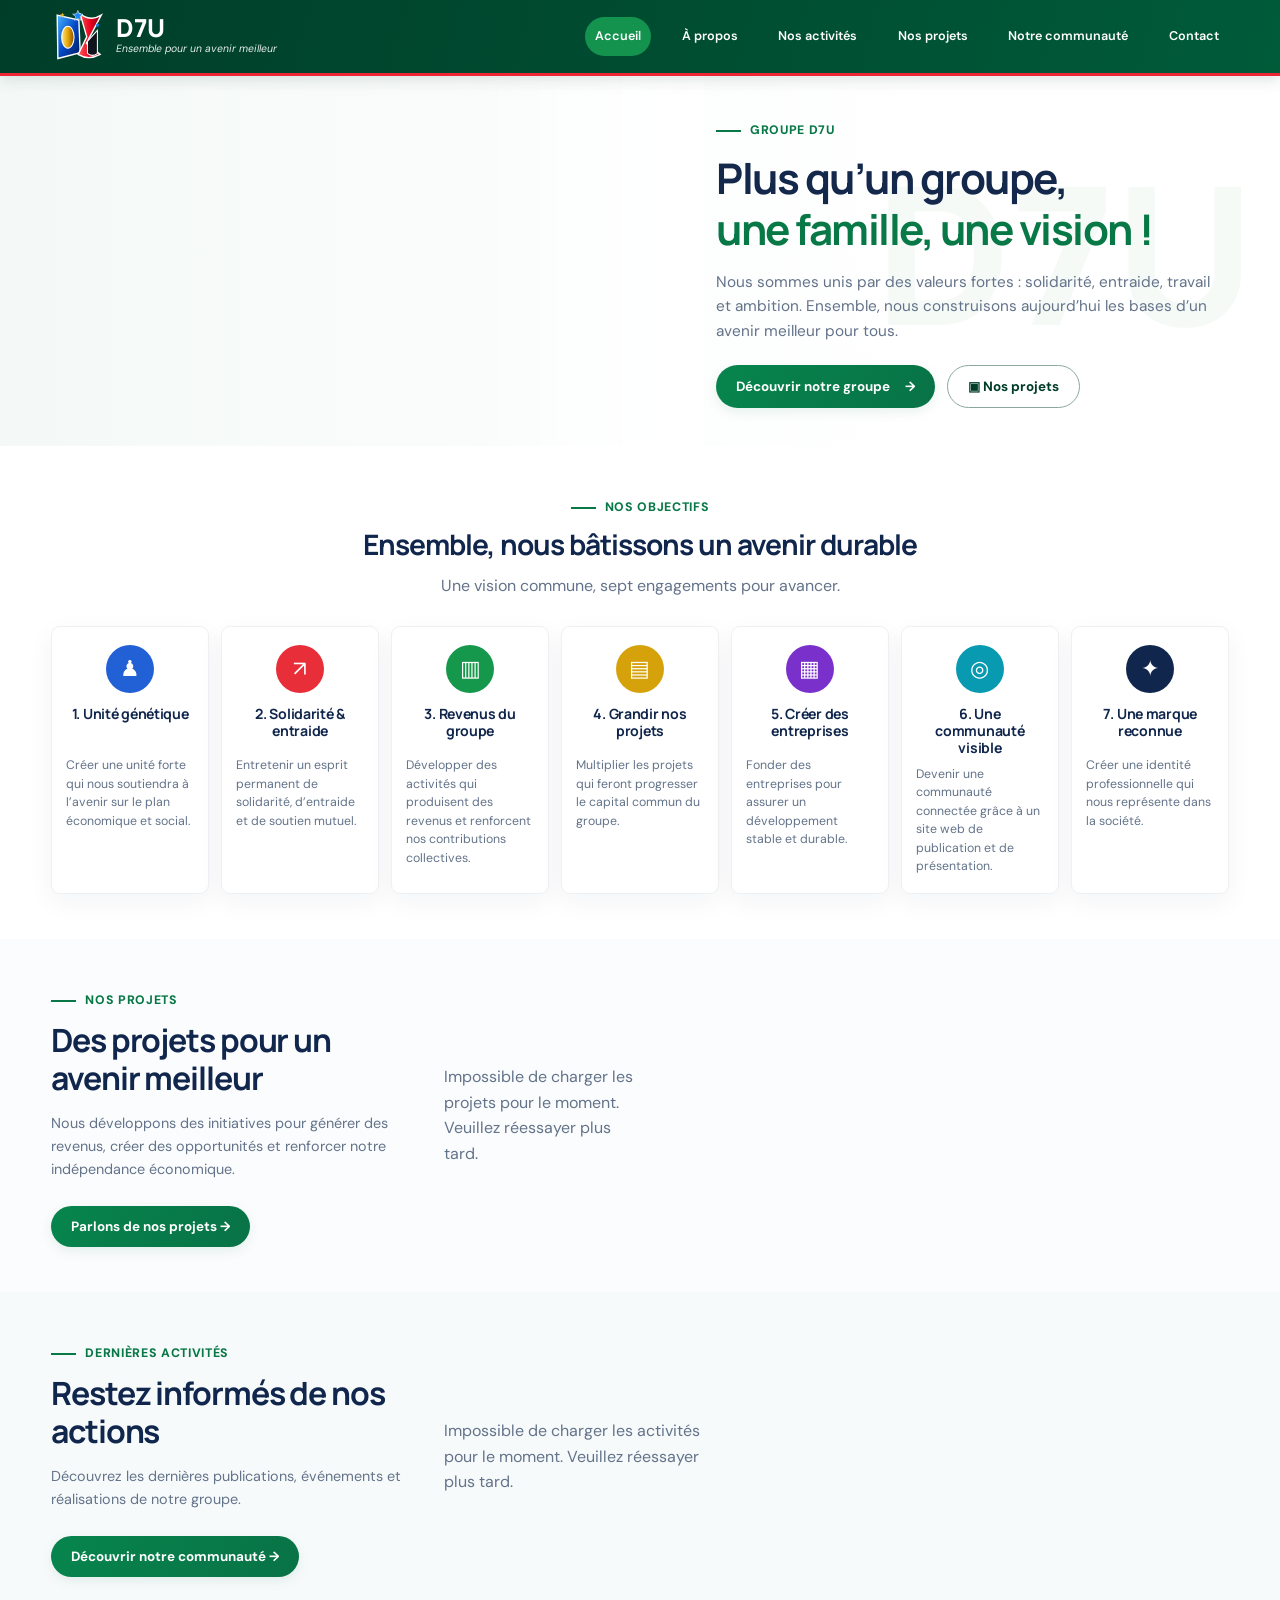
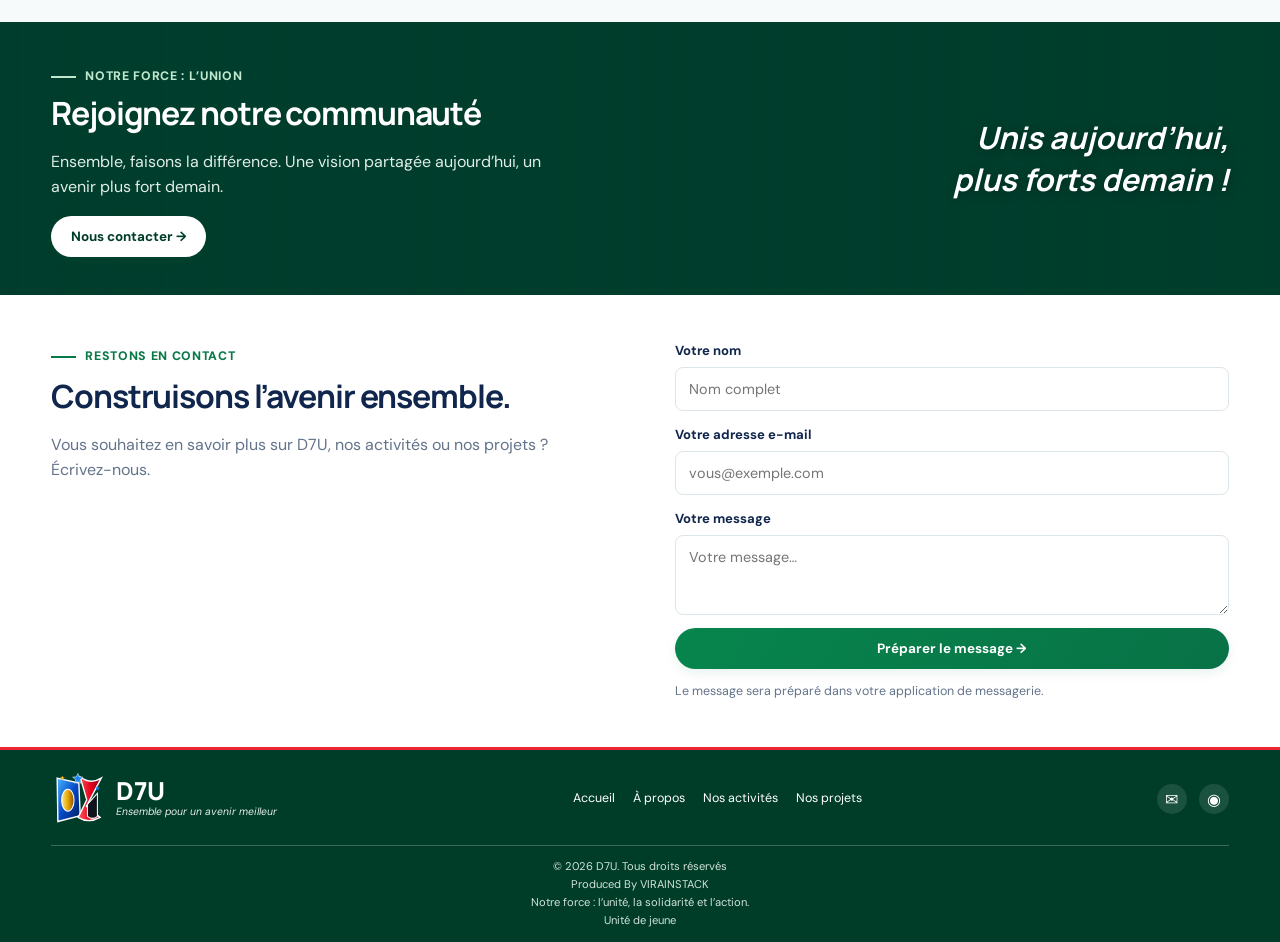
==== commit cab55eb5: "Fix copyright year in footer Updated footer copyright year and content." ====
--- a/index.html
+++ b/index.html
@@ -20,4 +20,4 @@
 <section class="activities section" id="activites"><div class="split-heading"><div><span class="eyebrow">DERNIÈRES ACTIVITÉS</span><h2>Restez informés de nos actions</h2><p>Découvrez les dernières publications, événements et réalisations de notre groupe.</p><a class="btn" href="#communaute">Découvrir notre communauté →</a></div><div class="activity-grid" id="activityGrid"><div class="loading">Chargement des activités…</div></div></div></section>
 <section class="community" id="communaute"><div class="community-bg"></div><div class="community-copy"><span class="eyebrow">NOTRE FORCE : L’UNION</span><h2>Rejoignez notre communauté</h2><p>Ensemble, faisons la différence. Une vision partagée aujourd’hui, un avenir plus fort demain.</p><a class="btn btn-light" href="#contact">Nous contacter →</a></div><div class="community-motto">Unis aujourd’hui,<br>plus forts demain !</div></section>
 <section class="contact section" id="contact"><div><span class="eyebrow">RESTONS EN CONTACT</span><h2>Construisons l’avenir ensemble.</h2><p>Vous souhaitez en savoir plus sur D7U, nos activités ou nos projets ? Écrivez-nous.</p></div><form id="contactForm"><label>Votre nom<input required name="name" placeholder="Nom complet"></label><label>Votre adresse e-mail<input required type="email" name="email" placeholder="vous@exemple.com"></label><label>Votre message<textarea required name="message" rows="3" placeholder="Votre message…"></textarea></label><button class="btn" type="submit">Préparer le message →</button><p class="form-note" id="contactNote">Le message sera préparé dans votre application de messagerie.</p></form></section>
-</main><footer><div class="footer-top"><a class="brand" href="#accueil"><img src="logo.svg" alt=""><span><b>D7U</b><small>Ensemble pour un avenir meilleur</small></span></a><div class="footer-links"><a href="#accueil">Accueil</a><a href="#apropos">À propos</a><a href="#activites">Nos activités</a><a href="#projets">Nos projets</a></div><div class="socials"><a href="#contact" aria-label="Contact">✉</a><a href="#contact" aria-label="WhatsApp">◉</a></div></div><div class="copyright">© <span id="year"></span> D7U. Tous droits réservés <br>Produced By VIRAINSTACK <span><br>Notre force : l’unité, la solidarité et l’action.<br>Unité de jeune</span></div></footer><script src="/app.js"></script></body></html>
+</main><footer><div class="footer-top"><a class="brand" href="#accueil"><img src="logo.svg" alt=""><span><b>D7U</b><small>Ensemble pour un avenir meilleur</small></span></a><div class="footer-links"><a href="#accueil">Accueil</a><a href="#apropos">À propos</a><a href="#activites">Nos activités</a><a href="#projets">Nos projets</a></div><div class="socials"><a href="#contact" aria-label="Contact">✉</a><a href="#contact" aria-label="WhatsApp">◉</a></div></div><div class="copyright">© 2026 D7U. Tous droits réservés <br>Produced By VIRAINSTACK <br>Notre force : l’unité, la solidarité et l’action.<br>Unité de jeune</span></div></footer><script src="/app.js"></script></body></html>
